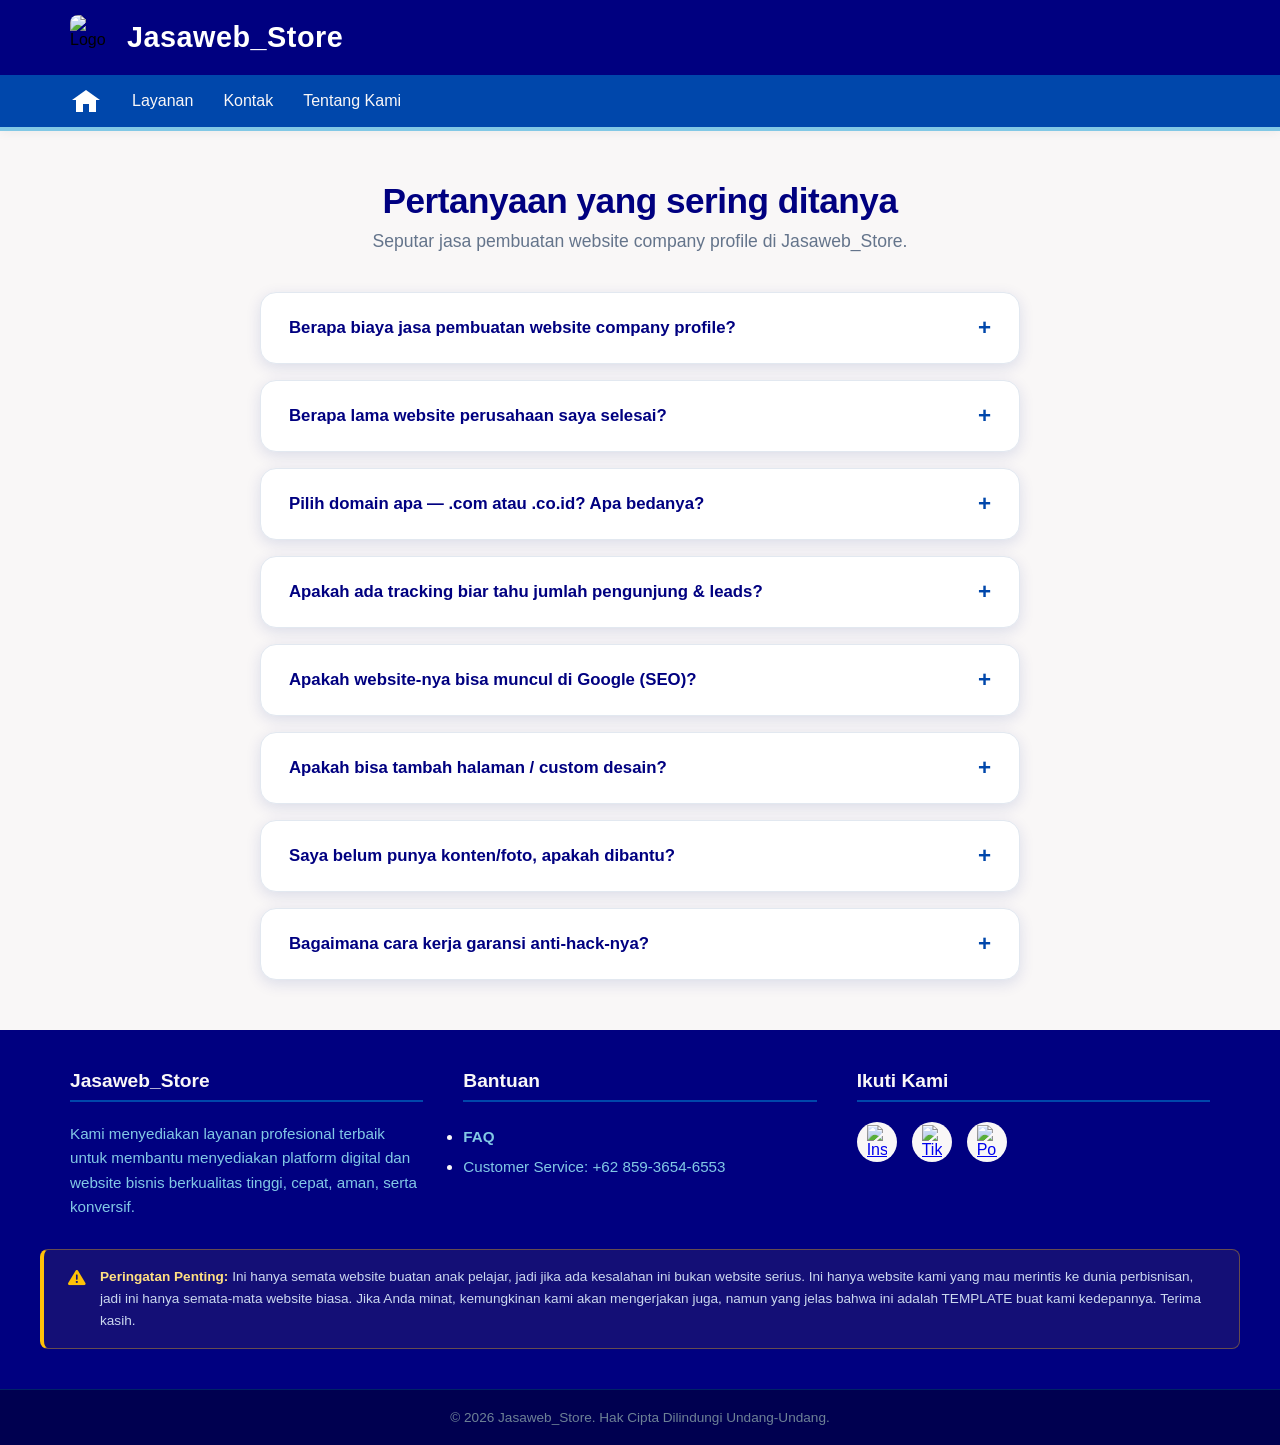
==== faq.html @ 079620fc "Add files via upload" ====
<!DOCTYPE html>
<html lang="id">
<head>
    <title>Pertanyaan yang Sering Ditanya - Jasaweb_Store</title>
    <meta charset="UTF-8">
    <meta name="viewport" content="width=device-width, initial-scale=1.0">
    <link rel="stylesheet" href="https://cdnjs.cloudflare.com/ajax/libs/font-awesome/6.5.1/css/all.min.css">
    <link rel="stylesheet" href="style.css">
    <style>
        .faq-container {
            max-width: 800px;
            margin: 50px auto;
            padding: 0 20px;
            text-align: center;
        }

        .faq-title {
            font-size: 2.2rem;
            color: #000080;
            font-weight: 700;
            margin-bottom: 10px;
            letter-spacing: -0.5px;
        }

        .faq-subtitle {
            font-size: 1.1rem;
            color: #64748b;
            margin-bottom: 40px;
        }

        .accordion-wrapper {
            display: flex;
            flex-direction: column;
            gap: 16px;
        }

        .accordion-item {
            background-color: #ffffff;
            border-radius: 16px;
            box-shadow: 0 4px 15px rgba(0, 32, 128, 0.12);
            border: 1px solid #e2e8f0;
            overflow: hidden;
            text-align: left;
            transition: all 0.3s ease;
        }

        .accordion-header {
            width: 100%;
            background: none;
            border: none;
            outline: none;
            padding: 22px 28px;
            display: flex;
            justify-content: space-between;
            align-items: center;
            cursor: pointer;
            text-align: left;
            font-size: 1.05rem;
            font-weight: 600;
            color: #000080;
            gap: 20px;
        }

        .accordion-icon {
            font-size: 1.4rem;
            color: #0047AB;
            font-weight: bold;
            transition: transform 0.3s ease;
            user-select: none;
        }

        .accordion-content {
            max-height: 0;
            overflow: hidden;
            transition: max-height 0.3s ease-out, padding 0.3s ease;
            background-color: #ffffff;
            color: #475569;
            font-size: 0.98rem;
            line-height: 1.6;
            padding: 0 28px;
        }

        .accordion-item.active {
            box-shadow: 0 10px 25px rgba(0, 32, 128, 0.15);
            border-color: #82C8E5;
        }

        .accordion-item.active .accordion-icon {
            transform: rotate(45deg);
            color: #d94141;
        }

        .accordion-item.active .accordion-content {
            padding-bottom: 24px;
            margin-bottom: 20px;
        }

        @media (max-width: 640px) {
            .faq-title { font-size: 1.8rem; }
            .faq-subtitle { font-size: 0.95rem; }
            .accordion-header { padding: 18px 20px; font-size: 0.95rem; }
            .accordion-content { padding: 0 20px; }
            .accordion-item.active .accordion-content { padding-bottom: 20px; }
        }
    </style>
</head>
<body>

    <nav class="navbar">
        <div class="brand">
            <img src="img/jasaweb_store_icon.svg" alt="Logo" class="brand-img">
            <span class="brand-title">Jasaweb_Store</span>
        </div>

        <div class="nav-menu">
            <div class="nav-menu-container">
                <a href="index.html" class="home-logo" title="Beranda">
                    <div class="house-roof"></div>
                    <div class="house-body"></div>
                </a>

                <a href="layanan.html" class="nav-link">Layanan</a>
                <a href="kontak.html" class="nav-link">Kontak</a>
                <a href="tentang_kami.html" class="nav-link">Tentang Kami</a>
            </div>
        </div>
    </nav>

    <div class="faq-container">
        <h1 class="faq-title">Pertanyaan yang sering ditanya</h1>
        <p class="faq-subtitle">Seputar jasa pembuatan website company profile di Jasaweb_Store.</p>

        <div class="accordion-wrapper">
            <div class="accordion-item">
                <button class="accordion-header">
                    <span>Berapa biaya jasa pembuatan website company profile?</span>
                    <span class="accordion-icon">+</span>
                </button>
                <div class="accordion-content">
                    <p>Biaya pembuatan website bervariasi mulai dari Rp 953.930 untuk paket Landing Page hingga Rp 1.865.900 untuk paket custom badan usaha (co.id). Biaya ini sudah all-in termasuk hosting, domain, dan maintenance dasar selama satu tahun penuh.</p>
                </div>
            </div>

            <div class="accordion-item">
                <button class="accordion-header">
                    <span>Berapa lama website perusahaan saya selesai?</span>
                    <span class="accordion-icon">+</span>
                </button>
                <div class="accordion-content">
                    <p>Durasi pengerjaan sangat bergantung pada paket yang dipilih. Untuk paket Landing Page standar membutuhkan waktu sekitar 4 hari kerja, sedangkan untuk paket Company Profile lengkap berkisar antara 7 hari kerja setelah seluruh data konten kami terima.</p>
                </div>
            </div>

            <div class="accordion-item">
                <button class="accordion-header">
                    <span>Pilih domain apa — .com atau .co.id? Apa bedanya?</span>
                    <span class="accordion-icon">+</span>
                </button>
                <div class="accordion-content">
                    <p>Domain <b>.com</b> bersifat komersial umum global dan dapat didaftarkan oleh siapa saja tanpa persyaratan khusus. Sementara domain <b>.co.id</b> dikhususkan untuk badan usaha resmi di Indonesia (CV/PT) dan memerlukan dokumen legalitas resmi seperti SIUP/NIB. Menggunakan .co.id memberikan tingkat kepercayaan tinggi di mata korporat.</p>
                </div>
            </div>

            <div class="accordion-item">
                <button class="accordion-header">
                    <span>Apakah ada tracking biar tahu jumlah pengunjung & leads?</span>
                    <span class="accordion-icon">+</span>
                </button>
                <div class="accordion-content">
                    <p>Ya, tentu saja. Setiap website yang kami buat sudah kami integrasikan dengan Google Analytics 4 (GA4) dan Google Tag Manager (GTM). Anda bisa memantau data jumlah pengunjung harian hingga tombol aksi mana saja (seperti tombol WhatsApp) yang paling sering diklik oleh prospek.</p>
                </div>
            </div>

            <div class="accordion-item">
                <button class="accordion-header">
                    <span>Apakah website-nya bisa muncul di Google (SEO)?</span>
                    <span class="accordion-icon">+</span>
                </button>
                <div class="accordion-content">
                    <p>Kami menerapkan optimasi struktur SEO On-Page standar di setiap rancangan web, termasuk pengaturan meta tags, optimasi kecepatan gambar, dan pendaftaran sitemap ke Google Search Console agar website Anda lebih mudah merangkak naik dan terindeks di mesin pencari.</p>
                </div>
            </div>

            <div class="accordion-item">
                <button class="accordion-header">
                    <span>Apakah bisa tambah halaman / custom desain?</span>
                    <span class="accordion-icon">+</span>
                </button>
                <div class="accordion-content">
                    <p>Bisa sekali. Sistem website kami dibangun menggunakan struktur modular yang fleksibel. Jika di kemudian hari bisnis Anda berkembang dan membutuhkan tambahan halaman layanan, integrasi blog, maupun rombakan desain layout, tim kami siap membantu melakukan pengembangan lanjutan.</p>
                </div>
            </div>

            <div class="accordion-item">
                <button class="accordion-header">
                    <span>Saya belum punya konten/foto, apakah dibantu?</span>
                    <span class="accordion-icon">+</span>
                </button>
                <div class="accordion-content">
                    <p>Jangan khawatir. Jika Anda belum memiliki materi tertulis, tim copywriting kami akan membantu merancang teks penawaran yang menarik berdasarkan profil bisnis Anda. Untuk kebutuhan foto, kami juga menyediakan aset gambar ilustrasi premium bebas hak cipta yang relevan dengan bidang industri Anda.</p>
                </div>
            </div>

            <div class="accordion-item">
                <button class="accordion-header">
                    <span>Bagaimana cara kerja garansi anti-hack-nya?</span>
                    <span class="accordion-icon">+</span>
                </button>
                <div class="accordion-content">
                    <p>Kami menerapkan sistem keamanan berlapis meliputi pemasangan SSL bersertifikasi, pembatasan hak akses login, serta backup data berkala secara otomatis. Jika terjadi kendala sistem atau serangan siber dalam masa aktif maintenance, tim teknis kami akan memulihkan dan membersihkan website Anda tanpa biaya tambahan.</p>
                </div>
            </div>

        </div>
    </div>

    <footer id="kontak">
        <div class="footer-container">
            <div class="footer-box">
                <h3>Jasaweb_Store</h3>
                <p class="footer-desc">
                    Kami menyediakan layanan profesional terbaik untuk membantu menyediakan platform digital dan website bisnis berkualitas tinggi, cepat, aman, serta konversif.
                </p>
            </div>

            <div class="footer-box">
                <h3>Bantuan</h3>
                <ul class="footer-links">
                    <li><a href="faq.html"><b>FAQ</b></a></li>
                    <li><a href="https://wa.me/6285936546553">Customer Service: +62 859-3654-6553</a></li>
                </ul>
            </div>

            <div class="footer-box">
                <h3>Ikuti Kami</h3>
                <div class="footer-socials">
                    <a href="https://www.instagram.com/arista.maulana311/" target="_blank" rel="noopener" class="social-icon instagram"><img src="img/instagram.png" width="20" alt="Instagram"></a>
                    <a href="https://www.tiktok.com/@arista.032" target="_blank" rel="noopener" class="social-icon tiktok"><img src="img/tiktok.png" width="20" alt="TikTok"></a>
                    <a href="https://polybuzz.ai/su/XV21kIvupog" target="_blank" rel="noopener" class="social-icon pollybuzz"><img src="img/pollybuzz.png" width="20" alt="PollyBuzz"></a>
                </div>
            </div>
        </div>

        <div class="disclaimer-box">
            <i class="fa-solid fa-triangle-exclamation"></i>
            <p><strong>Peringatan Penting:</strong> Ini hanya semata website buatan anak pelajar, jadi jika ada kesalahan ini bukan website serius. Ini hanya website kami yang mau merintis ke dunia perbisnisan, jadi ini hanya semata-mata website biasa. Jika Anda minat, kemungkinan kami akan mengerjakan juga, namun yang jelas bahwa ini adalah TEMPLATE buat kami kedepannya. Terima kasih.</p>
        </div>

        <div class="footer-bottom">
            <p>&copy; 2026 Jasaweb_Store. Hak Cipta Dilindungi Undang-Undang.</p>
        </div>
    </footer>

    <script>
        document.querySelectorAll('.accordion-header').forEach(header => {
            header.addEventListener('click', () => {
                const item = header.parentElement;
                const content = item.querySelector('.accordion-content');

                const isActive = item.classList.contains('active');

                document.querySelectorAll('.accordion-item').forEach(i => {
                    i.classList.remove('active');
                    i.querySelector('.accordion-content').style.maxHeight = null;
                });

                if (!isActive) {
                    item.classList.add('active');
                    content.style.maxHeight = content.scrollHeight + "px";
                }
            });
        });
    </script>
</body>
</html>
---- style.css ----
.hero {
              background: linear-gradient(135deg, #002080 0%, #0040ff 100%);
              color: white;
              padding: 100px 0;
              text-align: center;
          }

/* =============================
   HERO SLIDER CROSSFADE (index.html)
   ============================= */

.hs-section {
    background-color: #f1f4f9;
    padding: 30px 20px 50px 20px;
    text-align: center;
}

.hs-slider {
    position: relative;
    max-width: 1000px;
    margin: 0 auto;
    border-radius: 14px;
    overflow: hidden;
    box-shadow: 0 10px 30px rgba(0, 32, 128, 0.18);
}

.hs-track {
    position: relative;
    width: 100%;
    height: 420px;
}

.hs-slide {
    position: absolute;
    top: 0; left: 0;
    width: 100%; height: 100%;
    opacity: 0;
    transition: opacity 0.9s ease-in-out;
}

.hs-slide.active {
    opacity: 1;
    z-index: 2;
}

.hs-illustration {
    width: 100%;
    height: 100%;
    display: block;
}

.hs-caption {
    position: absolute;
    bottom: 0; left: 0;
    width: 100%;
    box-sizing: border-box;
    padding: 45px 35px 28px 35px;
    text-align: left;
    background: linear-gradient(transparent, rgba(0, 0, 60, 0.85) 65%);
}

.hs-caption h1,
.hs-caption .hs-title {
    font-size: 1.8rem;
    color: #ffffff;
    margin-bottom: 8px;
    font-weight: 700;
}

.hs-caption p {
    font-size: 1rem;
    color: #cfe0fb;
    max-width: 600px;
    line-height: 1.5;
}

.hs-dots {
    position: absolute;
    bottom: 16px;
    right: 24px;
    display: flex;
    gap: 8px;
    z-index: 3;
}

.hs-dot {
    width: 9px;
    height: 9px;
    border-radius: 50%;
    background: rgba(255,255,255,0.45);
    transition: background 0.3s ease, transform 0.3s ease;
}

.hs-dot.active {
    background: #82C8E5;
    transform: scale(1.3);
}

.hs-cta {
    display: inline-block;
    margin-top: 26px;
}

@media (max-width: 700px) {
    .hs-track { height: 340px; }
    .hs-caption h1 { font-size: 1.4rem; }
    .hs-caption p { font-size: 0.88rem; }
}

          .hero-content {
              width: 70%;
              margin: auto;
          }

          .hero h1 {
              font-size: 42px;
              margin-bottom: 20px;
          }

          .hero p {
              font-size: 18px;
              margin-bottom: 30px;
              opacity: 0.9;
          }

          .btn {
              display: inline-block;
              background-color: #82C8E5;
              color: #ffffff;
              padding: 12px 30px;
              text-decoration: none;
              font-weight: bold;
              border-radius: 5px;
              transition: transform 0.3s, background-color 0.3s;
          }

          .btn:hover {
              transform: translateY(-3px);
              background-color: #002080;
          }

          .intro {
              padding: 60px 0;
              text-align: center;
              background-color: white;
          }

          .container {
              width: 85%;
              margin: auto;
          }

          .section-title {
              font-size: 28px;
              color: #002080;
              margin-bottom: 40px;
              position: relative;
              display: inline-block;
          }

          .section-title::after {
              content: '';
              width: 50px;
              height: 4px;
              background-color: #002080;
              position: absolute;
              bottom: -10px;
              left: 50%;
              transform: translateX(-50%);
          }

          /* Services Section */
          .services {
              padding: 60px 0;
              background-color: #f1f4f9;
          }

          .services-grid {
              display: grid;
              grid-template-columns: repeat(auto-fit, minmax(280px, 1fr));
              gap: 30px;
              margin-top: 20px;
          }

          .service-card {
              background: white;
              padding: 40px 30px;
              border-radius: 8px;
              text-align: center;
              box-shadow: 0 4px 15px rgba(0,0,0,0.05);
              transition: transform 0.3s;
              border-top: 4px solid #002080;
          }

          .service-card:hover {
              transform: translateY(-10px);
          }

          .service-card i {
              font-size: 45px;
              color: #002080;
              margin-bottom: 20px;
          }

          .service-card h3 {
              margin-bottom: 15px;
              font-size: 20px;
          }

          /* CTA Section */
          .cta {
              background-color: #002080;
              color: white;
              padding: 50px 0;
              text-align: center;
          }

          .cta h2 {
              margin-bottom: 20px;
          }

          .cta .btn {
              background-color: white;
              color: #002080;
          }

          .cta .btn:hover {
              background-color: #f1f4f9;
          }






















* {
  margin: 0;
  padding: 0;
  box-sizing: border-box;
  font-family: 'Segoe UI', Tahoma, Geneva, Verdana, sans-serif;
}

body {
  background-color: #F9F7F7; 
  min-height: 100vh;
}

.navbar {
  display: flex;
  flex-direction: column; 
  background-color: #000080; /* UBAH: Jadi Navy Blue */
  box-shadow: 0 2px 10px rgba(0, 0, 0, 0.05);
  position: sticky;
  top: 0;
  z-index: 1000;
  width: 100%;
}

.brand {
  display: flex;
  align-items: center;
  gap: 12px;
  max-width: 1200px;              
  width: 100%;
  margin: 0 auto;                
  padding: 15px 30px;            
}

.brand-img {
  width: 45px;
  height: 45px;
  object-fit: cover;
  border-radius: 8px;
}

.brand-title {
  font-size: 1.8rem;
  color: white;
  font-weight: 700;
  letter-spacing: 0.5px;
}

.nav-menu {
  background-color: #0047AB; /* UBAH: Jadi Royal Blue */
  display: flex;
  align-items: center;
  border-bottom: 4px solid #82C8E5; /* UBAH: Jadi Sky Blue */
  width: 100%;
}

.nav-menu-container {
  display: flex;
  align-items: center;
  gap: 30px;
  max-width: 1200px;   
  width: 100%;
  margin: 0 auto;      
  padding: 10px 30px;
}

.nav-link {
  text-decoration: none;
  color: #F9F7F7;
  font-weight: 500;
  font-size: 1rem;
  transition: transform 0.2s ease;
}

.nav-link:hover {
  transform: scale(1.1);
}

.home-logo {
  display: flex;
  flex-direction: column;
  align-items: center;
  justify-content: center;
  width: 32px;
  height: 32px;
  text-decoration: none;
  transition: transform 0.2s ease;
}

.home-logo:hover {
  transform: scale(1.1);
}

.house-roof {
  width: 0;
  height: 0;
  border-left: 14px solid transparent;
  border-right: 14px solid transparent;
  border-bottom: 10px solid white;
  transition: border-bottom-color 0.3s ease;
}

.house-body {
  width: 20px;
  height: 12px;
  background-color: white;
  position: relative;
  transition: background-color 0.3s ease;
}

.house-body::after {
  content: "";
  position: absolute;
  bottom: 0;
  left: 7px;
  width: 6px;
  height: 8px;
  background-color: #0047AB; /* UBAH: Menyesuaikan warna menu background */
}

footer {
  background-color: #000080; /* UBAH: Jadi Navy Blue */
  color: #F9F7F7;
  padding: 40px 0 0 0;
  margin-top: 50px; 
  width: 100%;
}

.footer-container {
  max-width: 1200px;
  margin: 0 auto;
  padding: 0 30px;
  display: flex;
  flex-wrap: wrap; 
  gap: 40px;
  justify-content: space-between;
}

.footer-box {
  flex: 1;
  min-width: 250px;
}

.footer-box h3 {
  font-size: 1.2rem;
  margin-bottom: 20px;
  color: #F9F7F7;
  border-bottom: 2px solid #0047AB; /* UBAH: Jadi Royal Blue */
  padding-bottom: 8px;
}

.footer-desc {
  font-size: 0.95rem;
  color: #82C8E5; /* UBAH: Jadi Sky Blue agar cerah di atas background gelap */
  line-height: 1.6;
}

.footer-links a {
  color: #82C8E5; /* UBAH: Jadi Sky Blue */
  text-decoration: none;
  font-size: 0.95rem;
  line-height: 2;
  transition: color 0.3s ease;
}

.footer-links a:hover {
  color: white;
  text-decoration: underline;
}

.footer-socials {
  display: flex;
  gap: 15px;      
  margin-top: 15px;
}

.social-icon {
  display: flex;
  align-items: center;
  justify-content: center;
  width: 40px;
  height: 40px;
  background-color: #F9F7F7; 
  border-radius: 50%;       
  transition: all 0.3s ease; 
}

.social-icon.instagram:hover {
  background: radial-gradient(circle at 30% 107%, #fdf497 0%, #fdf497 5%, #fd5949 45%,#d6249f 60%,#285AEB 90%);
  transform: translateY(-5px); 
}

.social-icon.tiktok:hover {
  background-color: #000000;
  transform: translateY(-5px);
}

.social-icon.pollybuzz:hover {
  background: linear-gradient(135deg, #451863 0%, #B7A8F5 100%);
  transform: translateY(-5px);
}

.disclaimer-box {
    max-width: 1200px;
    margin: 30px auto 0 auto;
    padding: 16px 24px;
    display: flex;
    align-items: flex-start;
    gap: 14px;
    background-color: rgba(255, 193, 7, 0.08);
    border: 1px solid rgba(255, 193, 7, 0.35);
    border-left: 4px solid #ffc107;
    border-radius: 8px;
}

.disclaimer-box i {
    color: #ffc107;
    font-size: 1.1rem;
    margin-top: 3px;
    flex-shrink: 0;
}

.disclaimer-box p {
    font-size: 0.85rem;
    line-height: 1.6;
    color: #cbd8ef;
    margin: 0;
}

.disclaimer-box strong {
    color: #ffe082;
}

.footer-bottom {
  background-color: #000050; /* UBAH: Dibuat navy yang jauh lebih pekat */
  text-align: center;
  padding: 20px 0;
  margin-top: 40px;
  border-top: 1px solid #002266;
}

.footer-bottom p {
  font-size: 0.85rem;
  color: #6D8196; /* UBAH: Jadi Slate Blue yang kalem */
}

/* Style struktur konten halaman */
.container-tentang {
    max-width: 800px;
    margin: 40px auto;
    padding: 0 20px;
    color: #000000;
    line-height: 1.6;
    font-family: sans-serif;
}

/* Bikin judul h1 kamu otomatis di tengah */
.judul-tengah {
    text-align: center;
    color: #000000; /* Tetap hitam atau bisa ganti #000080 biar senada */
    font-size: 2rem;
    margin-bottom: 10px;
}

.sub-intro {
    text-align: center;
    font-size: 1.1rem;
    color: #666;
    margin-bottom: 20px;
}

.pembatas {
    border: 0;
    height: 1px;
    background: #ccc;
    margin: 30px 0;
}

.seksi-tentang {
    margin-bottom: 35px;
}

.seksi-tentang h2 {
    color: #000080; /* UBAH: Jadi Navy Blue */
    margin-bottom: 15px;
    font-size: 1.5rem;
    border-left: 4px solid #0047AB; /* UBAH: Jadi Royal Blue */
    padding-left: 10px;
}

.seksi-tentang h3 {
    margin: 15px 0 5px 0;
    color: #444;
    font-size: 1.2rem;
}

.seksi-tentang ul {
    padding-left: 20px;
    margin-top: 10px;
}

.seksi-tentang li {
    margin-bottom: 8px;
}

.kartu-developer {
    background-color: rgba(130, 200, 229, 0.15); /* UBAH: Pakai Sky Blue dengan opasitas tipis agar background kartu terlihat soft blue */
    padding: 15px;
    border-radius: 8px;
    margin-top: 15px;
    border: 1px solid #82C8E5; /* UBAH: Border pakai warna Sky Blue */
    transition: transform 0.3s ease, box-shadow 0.3s ease;
}

.kartu-developer h3 {
    margin: 0 0 5px 0;
    color: #000080; /* UBAH: Jadi Navy Blue */
}

.kartu-developer p {
    color: #000000;
    font-size: 0.95rem;
    font-weight: 600;
}

.icon-whatsaap {
    width: 20px;       
    height: 20px;         
    object-fit: contain;
    vertical-align: middle; 
    margin-right: 10px;  
}

----------------------------------------

.sub-teknologi {
    margin-bottom: 25px;
    color: #555;
}

.kontainer-tech {
    display: flex;
    gap: 20px;
    justify-content: space-between;
    flex-wrap: wrap; 
    margin-top: 15px;
}

.kartu-tech {
    flex: 1;
    min-width: 200px;
    background-color: #f8f9fa; 
    padding: 25px 20px;
    border-radius: 8px;
    text-align: center;
    border: 1px solid #e0e0e0;
    transition: all 0.3s ease;
}

.kartu-tech:hover {
    transform: translateY(-5px);
    box-shadow: 0 8px 15px rgba(0, 0, 0, 0.1);
    border-color: #0047AB; /* UBAH: Border hover jadi Royal Blue */
}

.ikon-tech {
    font-size: 2.5rem;
    color: #0047AB; /* UBAH: Jadi Royal Blue */
    margin-bottom: 15px;
}

.kartu-tech h3 {
    font-size: 1.2rem;
    margin-bottom: 10px;
    color: #000080; /* UBAH: Jadi Navy Blue */
}

.kartu-tech p {
    font-size: 0.95rem;
    color: #000000; 
    font-weight: 600; 
}

/* Styling Wrapper Utama */
.slider-wrapper-mulus {
    overflow: hidden;
    white-space: nowrap;
    position: relative;
    width: 100%;
    padding: 15px 0;
}

/* Jalur gerak kartu */
.track-slider-mulus {
    display: flex;
    width: max-content;
    gap: 20px;
    animation: putarMulus 25s linear infinite;
}

/* Kartu Slide */
.kartu-slide-mulus {
    width: 320px;
    height: 220px;
    background-size: cover;
    background-position: center;
    border-radius: 8px;
    display: flex;
    align-items: flex-end;
    box-sizing: border-box;
    flex-shrink: 0; 
}

/* Efek saat mouse ditaruh di atas kartu */
.slider-wrapper-mulus:hover .track-slider-mulus {
    animation-play-state: paused;
}

.isi-slide {
    padding: 20px;
    color: #ffffff;
    text-align: left;
    /* UBAH: Gradasi linear pakai basis warna Navy Blue (#000080) */
    background: linear-gradient(transparent, rgba(0, 0, 128, 0.95)); 
    width: 100%;
    border-radius: 0 0 8px 8px;
    white-space: normal; 
}

.isi-slide h3 {
    font-size: 1.3rem;
    margin-bottom: 5px;
    font-weight: 700;
    color: #ffffff !important; 
    text-shadow: 1px 1px 3px rgba(0, 0, 0, 0.8); 
}

.isi-slide p {
    font-size: 0.85rem;
    line-height: 1.4;
    color: #e4e7eb;
}

/* KEYFRAMES */
@keyframes putarMulus {
    0% {
        transform: translateX(0);
    }
    100% {
        transform: translateX(calc(-50% - 10px)); 
    }
}

/* =============================
   PAKET HARGA (index.html)
   ============================= */

.harga {
    padding: 70px 0;
    background-color: white;
}

.harga-subtitle {
    text-align: center;
    color: #666;
    margin-top: -20px;
    margin-bottom: 40px;
    font-size: 1rem;
}

.harga-grid {
    display: grid;
    grid-template-columns: repeat(auto-fit, minmax(250px, 1fr));
    gap: 25px;
}

.harga-card {
    position: relative;
    background: #f8f9fa;
    border: 1px solid #e0e0e0;
    border-radius: 10px;
    padding: 35px 25px;
    text-align: center;
    display: flex;
    flex-direction: column;
    transition: transform 0.3s ease, box-shadow 0.3s ease;
}

.harga-card:hover {
    transform: translateY(-8px);
    box-shadow: 0 10px 25px rgba(0,0,0,0.1);
}

.harga-populer {
    background: #000080;
    border-color: #000080;
    color: white;
}

.harga-badge {
    position: absolute;
    top: -13px;
    left: 50%;
    transform: translateX(-50%);
    background: #82C8E5;
    color: #000080;
    font-size: 0.75rem;
    font-weight: 700;
    padding: 5px 14px;
    border-radius: 20px;
    white-space: nowrap;
}

.harga-card h3 {
    font-size: 1.2rem;
    color: #000080;
    margin-bottom: 12px;
}

.harga-populer h3 {
    color: white;
}

.harga-angka {
    font-size: 1.7rem;
    font-weight: 800;
    color: #0047AB;
    margin-bottom: 2px;
}

.harga-populer .harga-angka {
    color: #82C8E5;
}

.harga-ket {
    font-size: 0.8rem;
    color: #888;
    margin-bottom: 20px;
}

.harga-populer .harga-ket {
    color: #cbd8ef;
}

.harga-fitur {
    list-style: none;
    padding: 0;
    margin: 0 0 25px 0;
    text-align: left;
    flex-grow: 1;
}

.harga-fitur li {
    display: flex;
    align-items: flex-start;
    gap: 10px;
    margin-bottom: 12px;
    font-size: 0.88rem;
    color: #444;
}

.harga-populer .harga-fitur li {
    color: #e4e7eb;
}

.harga-fitur li i {
    color: #0047AB;
    margin-top: 3px;
    flex-shrink: 0;
}

.harga-populer .harga-fitur li i {
    color: #82C8E5;
}

.harga-btn {
    background-color: #002080;
    align-self: center;
    padding: 10px 26px;
}

.harga-populer .harga-btn {
    background-color: #82C8E5;
    color: #000080;
}

.harga-populer .harga-btn:hover {
    background-color: white;
}

/* =============================
   HALAMAN KONTAK (kontak.html)
   ============================= */

.hero-kontak {
    padding: 70px 0;
}

.kontak-section {
    padding: 70px 0;
    background-color: white;
}

.kontak-grid {
    display: grid;
    grid-template-columns: 1fr 1fr;
    gap: 50px;
    align-items: start;
}

.kontak-info h2,
.kontak-form-wrap h2 {
    color: #000080;
    font-size: 1.5rem;
    margin-bottom: 20px;
    border-left: 4px solid #0047AB;
    padding-left: 10px;
}

.info-item {
    display: flex;
    gap: 16px;
    margin-bottom: 22px;
}

.info-icon {
    flex-shrink: 0;
    width: 46px;
    height: 46px;
    border-radius: 50%;
    background: linear-gradient(135deg, #002080 0%, #0047AB 100%);
    color: #82C8E5;
    display: flex;
    align-items: center;
    justify-content: center;
    font-size: 18px;
}

.info-item h4 {
    color: #000080;
    font-size: 1rem;
    margin-bottom: 4px;
}

.info-item p {
    color: #444;
    font-size: 0.95rem;
    line-height: 1.5;
}

.info-item a {
    color: #0047AB;
    text-decoration: none;
    font-weight: 600;
}

.info-item a:hover {
    text-decoration: underline;
}

.map-wrap {
    border-radius: 8px;
    overflow: hidden;
    box-shadow: 0 4px 15px rgba(0,0,0,0.08);
    margin-top: 10px;
}

.form-desc {
    color: #666;
    font-size: 0.9rem;
    margin-bottom: 20px;
}

.kontak-form {
    display: flex;
    flex-direction: column;
}

.kontak-form label {
    font-size: 0.85rem;
    font-weight: 600;
    color: #000080;
    margin-bottom: 6px;
    margin-top: 14px;
}

.kontak-form label:first-child {
    margin-top: 0;
}

.kontak-form input,
.kontak-form textarea {
    border: 1px solid #d9d9d9;
    border-radius: 6px;
    padding: 12px 14px;
    font-size: 0.95rem;
    font-family: inherit;
    resize: vertical;
    transition: border-color 0.2s ease;
}

.kontak-form input:focus,
.kontak-form textarea:focus {
    outline: none;
    border-color: #0047AB;
}

.btn-form {
    margin-top: 22px;
    border: none;
    cursor: pointer;
    background-color: #002080;
    align-self: flex-start;
}

.btn-form:hover {
    transform: translateY(-3px);
    background-color: #0047AB;
}

@media (max-width: 800px) {
    .kontak-grid {
        grid-template-columns: 1fr;
    }
}

/* =============================
   HALAMAN LAYANAN (layanan.html)
   ============================= */

.hero-layanan {
    padding: 70px 0;
}

.layanan-detail {
    padding: 70px 0;
    background-color: white;
}

.layanan-item {
    display: flex;
    align-items: center;
    gap: 50px;
    max-width: 1000px;
    margin: 0 auto 70px auto;
    padding: 0 20px;
}

.layanan-item:last-child {
    margin-bottom: 0;
}

.layanan-reverse {
    flex-direction: row-reverse;
}

.layanan-icon-wrap {
    flex-shrink: 0;
    width: 130px;
    height: 130px;
    border-radius: 50%;
    background: linear-gradient(135deg, #002080 0%, #0047AB 100%);
    display: flex;
    align-items: center;
    justify-content: center;
}

.layanan-icon-wrap i {
    font-size: 50px;
    color: #82C8E5;
}

.layanan-text {
    flex: 1;
}

.layanan-eyebrow {
    display: inline-block;
    font-size: 0.8rem;
    font-weight: 700;
    letter-spacing: 1px;
    text-transform: uppercase;
    color: #0047AB;
    margin-bottom: 8px;
}

.layanan-text h2 {
    color: #000080;
    font-size: 1.7rem;
    margin-bottom: 12px;
}

.layanan-text p {
    color: #444;
    margin-bottom: 18px;
    line-height: 1.6;
}

.layanan-list {
    list-style: none;
    padding: 0;
    margin: 0;
}

.layanan-list li {
    display: flex;
    align-items: center;
    gap: 10px;
    margin-bottom: 10px;
    color: #333;
    font-size: 0.95rem;
}

.layanan-list li i {
    color: #0047AB;
    font-size: 0.85rem;
}

/* Alur Kerja */
.alur-kerja {
    padding: 60px 0;
    background-color: #f1f4f9;
}

.alur-grid {
    display: grid;
    grid-template-columns: repeat(auto-fit, minmax(220px, 1fr));
    gap: 25px;
    margin-top: 30px;
}

.alur-step {
    background: white;
    padding: 30px 20px;
    border-radius: 8px;
    text-align: center;
    box-shadow: 0 4px 15px rgba(0,0,0,0.05);
    position: relative;
}

.alur-num {
    display: inline-block;
    font-size: 1.6rem;
    font-weight: 800;
    color: #82C8E5;
    margin-bottom: 10px;
}

.alur-step h3 {
    color: #000080;
    font-size: 1.1rem;
    margin-bottom: 8px;
}

.alur-step p {
    color: #555;
    font-size: 0.9rem;
    line-height: 1.5;
}

/* Responsif untuk layar kecil */
@media (max-width: 700px) {
    .layanan-item,
    .layanan-reverse {
        flex-direction: column;
        text-align: center;
    }

    .layanan-list li {
        justify-content: center;
    }
}
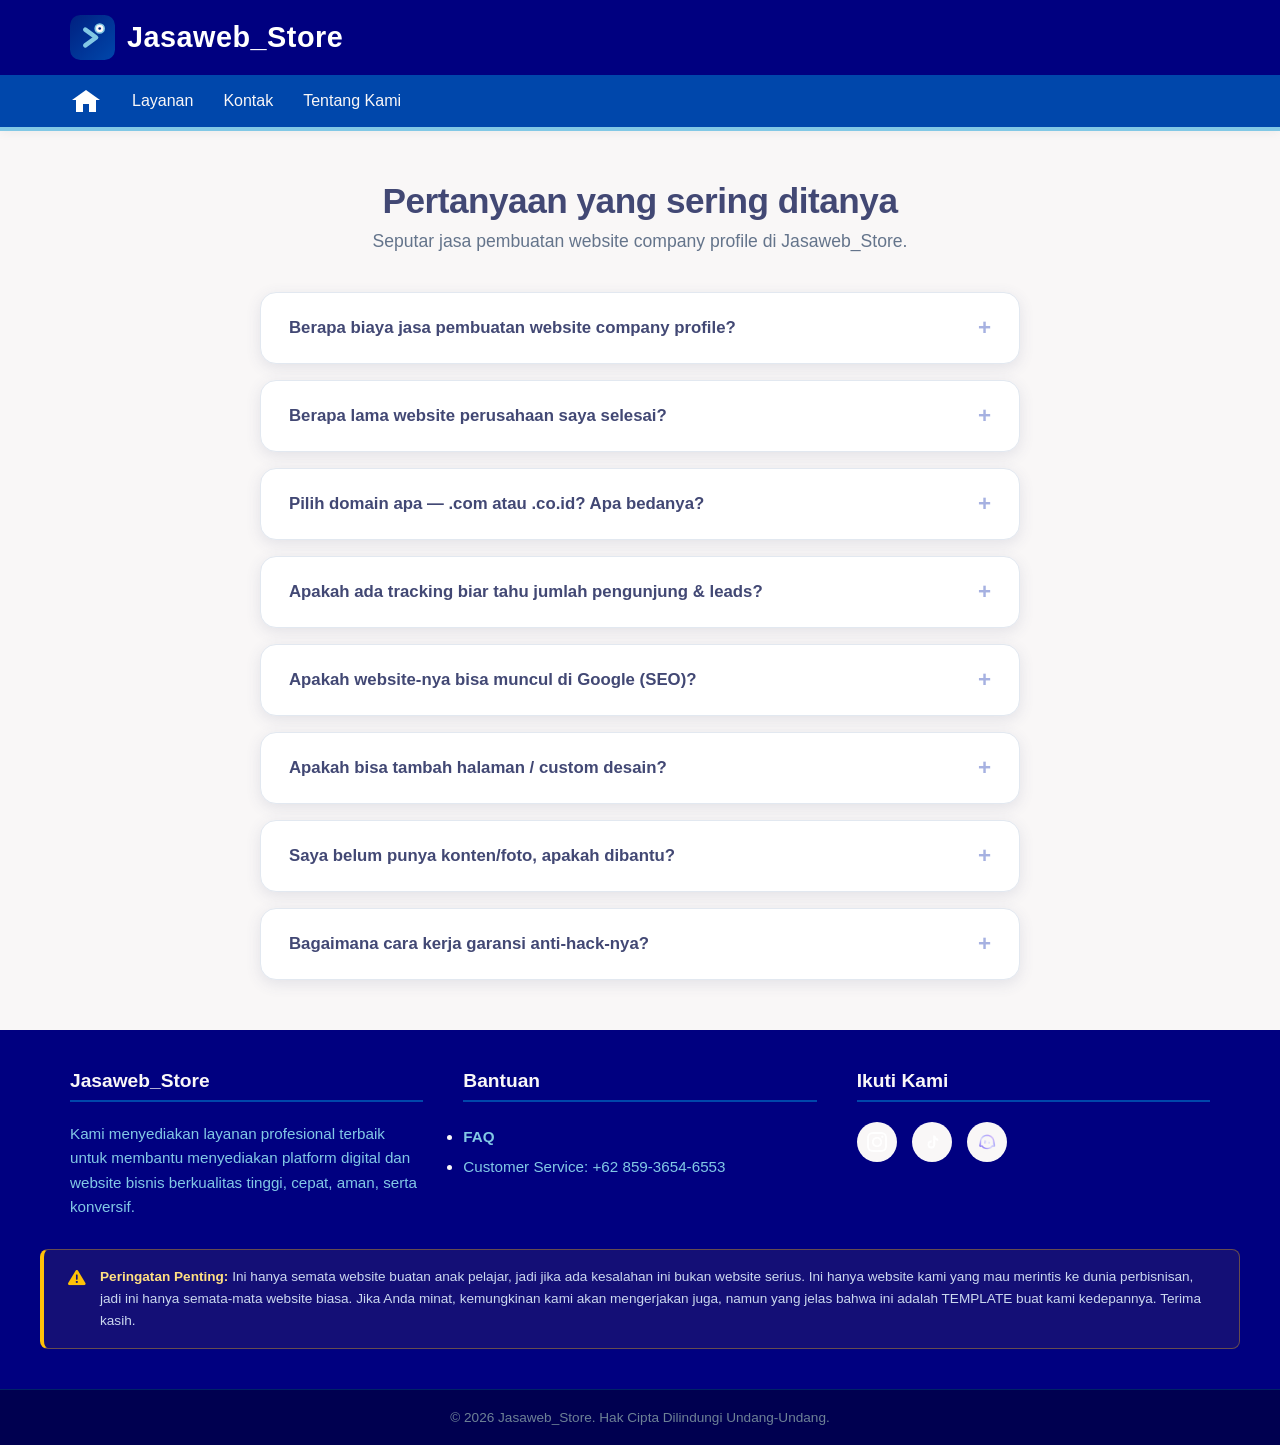
==== commit ad5769d7: "Update faq.html" ====
--- a/faq.html
+++ b/faq.html
@@ -16,7 +16,7 @@
 
         .faq-title {
             font-size: 2.2rem;
-            color: #000080;
+            color: #424874;
             font-weight: 700;
             margin-bottom: 10px;
             letter-spacing: -0.5px;
@@ -37,7 +37,7 @@
         .accordion-item {
             background-color: #ffffff;
             border-radius: 16px;
-            box-shadow: 0 4px 15px rgba(0, 32, 128, 0.12);
+            box-shadow: 0 4px 15px rgba(66, 72, 116, 0.12);
             border: 1px solid #e2e8f0;
             overflow: hidden;
             text-align: left;
@@ -57,13 +57,13 @@
             text-align: left;
             font-size: 1.05rem;
             font-weight: 600;
-            color: #000080;
+            color: #424874;
             gap: 20px;
         }
 
         .accordion-icon {
             font-size: 1.4rem;
-            color: #0047AB;
+            color: #A6B1E1;
             font-weight: bold;
             transition: transform 0.3s ease;
             user-select: none;
@@ -81,8 +81,8 @@
         }
 
         .accordion-item.active {
-            box-shadow: 0 10px 25px rgba(0, 32, 128, 0.15);
-            border-color: #82C8E5;
+            box-shadow: 0 10px 25px rgba(66, 72, 116, 0.15);
+            border-color: #DCD6F7;
         }
 
         .accordion-item.active .accordion-icon {
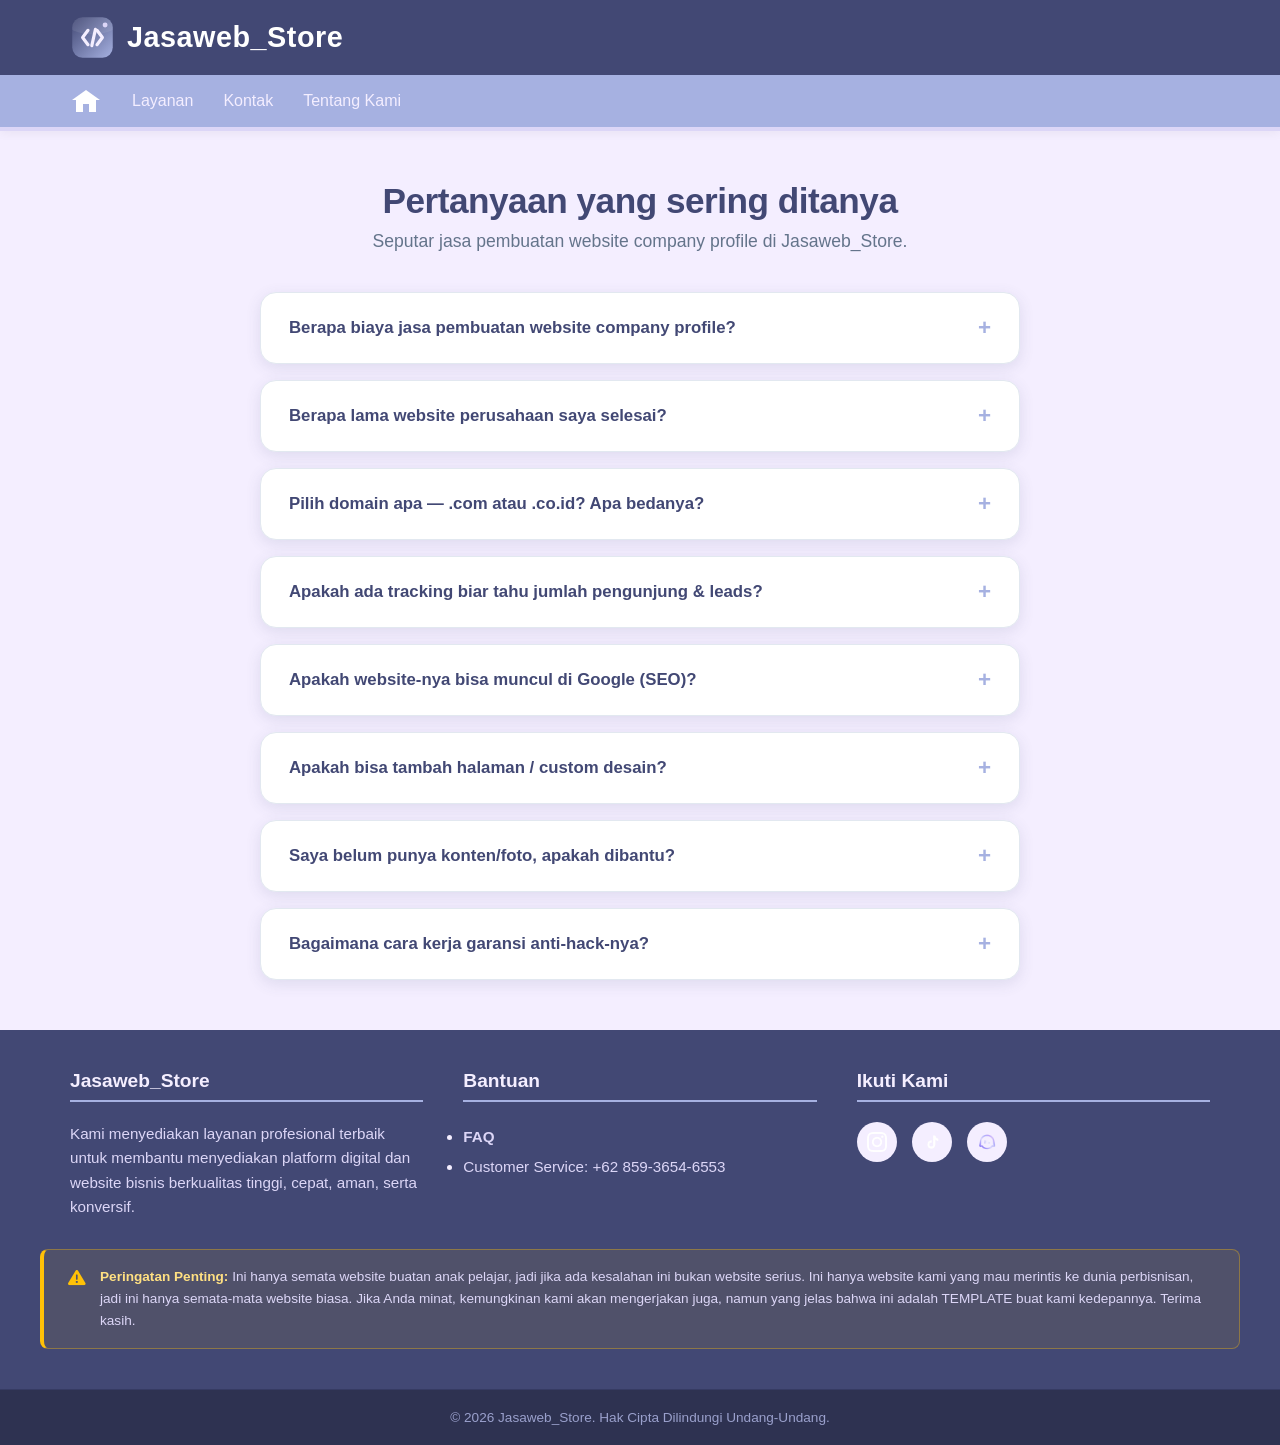
==== commit 2dfe7703: "Update faq.html" ====
--- a/faq.html
+++ b/faq.html
@@ -108,7 +108,7 @@
 
     <nav class="navbar">
         <div class="brand">
-            <img src="img/jasaweb_store_icon.svg" alt="Logo" class="brand-img">
+            <img src="img/logo jasaweb.svg" alt="Logo" class="brand-img">
             <span class="brand-title">Jasaweb_Store</span>
         </div>
 
--- a/style.css
+++ b/style.css
@@ -1,5 +1,5 @@
 .hero {
-              background: linear-gradient(135deg, #002080 0%, #0040ff 100%);
+              background: linear-gradient(135deg, #424874 0%, #A6B1E1 100%);
               color: white;
               padding: 100px 0;
               text-align: center;
@@ -10,7 +10,7 @@
    ============================= */
 
 .hs-section {
-    background-color: #f1f4f9;
+    background-color: #F4EEFF;
     padding: 30px 20px 50px 20px;
     text-align: center;
 }
@@ -21,7 +21,7 @@
     margin: 0 auto;
     border-radius: 14px;
     overflow: hidden;
-    box-shadow: 0 10px 30px rgba(0, 32, 128, 0.18);
+    box-shadow: 0 10px 30px rgba(66, 72, 116, 0.18);
 }
 
 .hs-track {
@@ -56,7 +56,7 @@
     box-sizing: border-box;
     padding: 45px 35px 28px 35px;
     text-align: left;
-    background: linear-gradient(transparent, rgba(0, 0, 60, 0.85) 65%);
+    background: linear-gradient(transparent, rgba(66, 72, 116, 0.85) 65%);
 }
 
 .hs-caption h1,
@@ -69,7 +69,7 @@
 
 .hs-caption p {
     font-size: 1rem;
-    color: #cfe0fb;
+    color: #DCD6F7;
     max-width: 600px;
     line-height: 1.5;
 }
@@ -92,7 +92,7 @@
 }
 
 .hs-dot.active {
-    background: #82C8E5;
+    background: #DCD6F7;
     transform: scale(1.3);
 }
 
@@ -125,7 +125,7 @@
 
           .btn {
               display: inline-block;
-              background-color: #82C8E5;
+              background-color: #DCD6F7;
               color: #ffffff;
               padding: 12px 30px;
               text-decoration: none;
@@ -136,7 +136,7 @@
 
           .btn:hover {
               transform: translateY(-3px);
-              background-color: #002080;
+              background-color: #424874;
           }
 
           .intro {
@@ -152,7 +152,7 @@
 
           .section-title {
               font-size: 28px;
-              color: #002080;
+              color: #424874;
               margin-bottom: 40px;
               position: relative;
               display: inline-block;
@@ -162,7 +162,7 @@
               content: '';
               width: 50px;
               height: 4px;
-              background-color: #002080;
+              background-color: #424874;
               position: absolute;
               bottom: -10px;
               left: 50%;
@@ -172,7 +172,7 @@
           /* Services Section */
           .services {
               padding: 60px 0;
-              background-color: #f1f4f9;
+              background-color: #F4EEFF;
           }
 
           .services-grid {
@@ -189,7 +189,7 @@
               text-align: center;
               box-shadow: 0 4px 15px rgba(0,0,0,0.05);
               transition: transform 0.3s;
-              border-top: 4px solid #002080;
+              border-top: 4px solid #424874;
           }
 
           .service-card:hover {
@@ -198,7 +198,7 @@
 
           .service-card i {
               font-size: 45px;
-              color: #002080;
+              color: #424874;
               margin-bottom: 20px;
           }
 
@@ -209,7 +209,7 @@
 
           /* CTA Section */
           .cta {
-              background-color: #002080;
+              background-color: #424874;
               color: white;
               padding: 50px 0;
               text-align: center;
@@ -221,11 +221,11 @@
 
           .cta .btn {
               background-color: white;
-              color: #002080;
+              color: #424874;
           }
 
           .cta .btn:hover {
-              background-color: #f1f4f9;
+              background-color: #F4EEFF;
           }
 
 
@@ -257,14 +257,14 @@
 }
 
 body {
-  background-color: #F9F7F7; 
+  background-color: #F4EEFF; 
   min-height: 100vh;
 }
 
 .navbar {
   display: flex;
   flex-direction: column; 
-  background-color: #000080; /* UBAH: Jadi Navy Blue */
+  background-color: #424874; /* UBAH: Jadi Navy Blue */
   box-shadow: 0 2px 10px rgba(0, 0, 0, 0.05);
   position: sticky;
   top: 0;
@@ -297,10 +297,10 @@
 }
 
 .nav-menu {
-  background-color: #0047AB; /* UBAH: Jadi Royal Blue */
+  background-color: #A6B1E1; /* UBAH: Jadi Royal Blue */
   display: flex;
   align-items: center;
-  border-bottom: 4px solid #82C8E5; /* UBAH: Jadi Sky Blue */
+  border-bottom: 4px solid #DCD6F7; /* UBAH: Jadi Sky Blue */
   width: 100%;
 }
 
@@ -316,7 +316,7 @@
 
 .nav-link {
   text-decoration: none;
-  color: #F9F7F7;
+  color: #F4EEFF;
   font-weight: 500;
   font-size: 1rem;
   transition: transform 0.2s ease;
@@ -365,12 +365,12 @@
   left: 7px;
   width: 6px;
   height: 8px;
-  background-color: #0047AB; /* UBAH: Menyesuaikan warna menu background */
+  background-color: #A6B1E1; /* UBAH: Menyesuaikan warna menu background */
 }
 
 footer {
-  background-color: #000080; /* UBAH: Jadi Navy Blue */
-  color: #F9F7F7;
+  background-color: #424874; /* UBAH: Jadi Navy Blue */
+  color: #F4EEFF;
   padding: 40px 0 0 0;
   margin-top: 50px; 
   width: 100%;
@@ -394,19 +394,19 @@
 .footer-box h3 {
   font-size: 1.2rem;
   margin-bottom: 20px;
-  color: #F9F7F7;
-  border-bottom: 2px solid #0047AB; /* UBAH: Jadi Royal Blue */
+  color: #F4EEFF;
+  border-bottom: 2px solid #A6B1E1; /* UBAH: Jadi Royal Blue */
   padding-bottom: 8px;
 }
 
 .footer-desc {
   font-size: 0.95rem;
-  color: #82C8E5; /* UBAH: Jadi Sky Blue agar cerah di atas background gelap */
+  color: #DCD6F7; /* UBAH: Jadi Sky Blue agar cerah di atas background gelap */
   line-height: 1.6;
 }
 
 .footer-links a {
-  color: #82C8E5; /* UBAH: Jadi Sky Blue */
+  color: #DCD6F7; /* UBAH: Jadi Sky Blue */
   text-decoration: none;
   font-size: 0.95rem;
   line-height: 2;
@@ -430,7 +430,7 @@
   justify-content: center;
   width: 40px;
   height: 40px;
-  background-color: #F9F7F7; 
+  background-color: #F4EEFF; 
   border-radius: 50%;       
   transition: all 0.3s ease; 
 }
@@ -473,7 +473,7 @@
 .disclaimer-box p {
     font-size: 0.85rem;
     line-height: 1.6;
-    color: #cbd8ef;
+    color: #DCD6F7;
     margin: 0;
 }
 
@@ -482,16 +482,16 @@
 }
 
 .footer-bottom {
-  background-color: #000050; /* UBAH: Dibuat navy yang jauh lebih pekat */
+  background-color: #2E3251; /* UBAH: Dibuat navy yang jauh lebih pekat */
   text-align: center;
   padding: 20px 0;
   margin-top: 40px;
-  border-top: 1px solid #002266;
+  border-top: 1px solid #363B63;
 }
 
 .footer-bottom p {
   font-size: 0.85rem;
-  color: #6D8196; /* UBAH: Jadi Slate Blue yang kalem */
+  color: #9AA0CC; /* UBAH: Jadi Slate Blue yang kalem */
 }
 
 /* Style struktur konten halaman */
@@ -507,7 +507,7 @@
 /* Bikin judul h1 kamu otomatis di tengah */
 .judul-tengah {
     text-align: center;
-    color: #000000; /* Tetap hitam atau bisa ganti #000080 biar senada */
+    color: #000000; /* Tetap hitam atau bisa ganti #424874 biar senada */
     font-size: 2rem;
     margin-bottom: 10px;
 }
@@ -531,10 +531,10 @@
 }
 
 .seksi-tentang h2 {
-    color: #000080; /* UBAH: Jadi Navy Blue */
+    color: #424874; /* UBAH: Jadi Navy Blue */
     margin-bottom: 15px;
     font-size: 1.5rem;
-    border-left: 4px solid #0047AB; /* UBAH: Jadi Royal Blue */
+    border-left: 4px solid #A6B1E1; /* UBAH: Jadi Royal Blue */
     padding-left: 10px;
 }
 
@@ -554,17 +554,17 @@
 }
 
 .kartu-developer {
-    background-color: rgba(130, 200, 229, 0.15); /* UBAH: Pakai Sky Blue dengan opasitas tipis agar background kartu terlihat soft blue */
+    background-color: rgba(220, 214, 247, 0.3); /* UBAH: Pakai Sky Blue dengan opasitas tipis agar background kartu terlihat soft blue */
     padding: 15px;
     border-radius: 8px;
     margin-top: 15px;
-    border: 1px solid #82C8E5; /* UBAH: Border pakai warna Sky Blue */
+    border: 1px solid #DCD6F7; /* UBAH: Border pakai warna Sky Blue */
     transition: transform 0.3s ease, box-shadow 0.3s ease;
 }
 
 .kartu-developer h3 {
     margin: 0 0 5px 0;
-    color: #000080; /* UBAH: Jadi Navy Blue */
+    color: #424874; /* UBAH: Jadi Navy Blue */
 }
 
 .kartu-developer p {
@@ -610,19 +610,19 @@
 .kartu-tech:hover {
     transform: translateY(-5px);
     box-shadow: 0 8px 15px rgba(0, 0, 0, 0.1);
-    border-color: #0047AB; /* UBAH: Border hover jadi Royal Blue */
+    border-color: #A6B1E1; /* UBAH: Border hover jadi Royal Blue */
 }
 
 .ikon-tech {
     font-size: 2.5rem;
-    color: #0047AB; /* UBAH: Jadi Royal Blue */
+    color: #A6B1E1; /* UBAH: Jadi Royal Blue */
     margin-bottom: 15px;
 }
 
 .kartu-tech h3 {
     font-size: 1.2rem;
     margin-bottom: 10px;
-    color: #000080; /* UBAH: Jadi Navy Blue */
+    color: #424874; /* UBAH: Jadi Navy Blue */
 }
 
 .kartu-tech p {
@@ -670,8 +670,8 @@
     padding: 20px;
     color: #ffffff;
     text-align: left;
-    /* UBAH: Gradasi linear pakai basis warna Navy Blue (#000080) */
-    background: linear-gradient(transparent, rgba(0, 0, 128, 0.95)); 
+    /* UBAH: Gradasi linear pakai basis warna Navy Blue (#424874) */
+    background: linear-gradient(transparent, rgba(66, 72, 116, 0.95)); 
     width: 100%;
     border-radius: 0 0 8px 8px;
     white-space: normal; 
@@ -742,8 +742,8 @@
 }
 
 .harga-populer {
-    background: #000080;
-    border-color: #000080;
+    background: #424874;
+    border-color: #424874;
     color: white;
 }
 
@@ -752,8 +752,8 @@
     top: -13px;
     left: 50%;
     transform: translateX(-50%);
-    background: #82C8E5;
-    color: #000080;
+    background: #DCD6F7;
+    color: #424874;
     font-size: 0.75rem;
     font-weight: 700;
     padding: 5px 14px;
@@ -763,7 +763,7 @@
 
 .harga-card h3 {
     font-size: 1.2rem;
-    color: #000080;
+    color: #424874;
     margin-bottom: 12px;
 }
 
@@ -774,12 +774,12 @@
 .harga-angka {
     font-size: 1.7rem;
     font-weight: 800;
-    color: #0047AB;
+    color: #A6B1E1;
     margin-bottom: 2px;
 }
 
 .harga-populer .harga-angka {
-    color: #82C8E5;
+    color: #DCD6F7;
 }
 
 .harga-ket {
@@ -789,7 +789,7 @@
 }
 
 .harga-populer .harga-ket {
-    color: #cbd8ef;
+    color: #DCD6F7;
 }
 
 .harga-fitur {
@@ -814,24 +814,24 @@
 }
 
 .harga-fitur li i {
-    color: #0047AB;
+    color: #A6B1E1;
     margin-top: 3px;
     flex-shrink: 0;
 }
 
 .harga-populer .harga-fitur li i {
-    color: #82C8E5;
+    color: #DCD6F7;
 }
 
 .harga-btn {
-    background-color: #002080;
+    background-color: #424874;
     align-self: center;
     padding: 10px 26px;
 }
 
 .harga-populer .harga-btn {
-    background-color: #82C8E5;
-    color: #000080;
+    background-color: #DCD6F7;
+    color: #424874;
 }
 
 .harga-populer .harga-btn:hover {
@@ -860,10 +860,10 @@
 
 .kontak-info h2,
 .kontak-form-wrap h2 {
-    color: #000080;
+    color: #424874;
     font-size: 1.5rem;
     margin-bottom: 20px;
-    border-left: 4px solid #0047AB;
+    border-left: 4px solid #A6B1E1;
     padding-left: 10px;
 }
 
@@ -878,8 +878,8 @@
     width: 46px;
     height: 46px;
     border-radius: 50%;
-    background: linear-gradient(135deg, #002080 0%, #0047AB 100%);
-    color: #82C8E5;
+    background: linear-gradient(135deg, #424874 0%, #A6B1E1 100%);
+    color: #DCD6F7;
     display: flex;
     align-items: center;
     justify-content: center;
@@ -887,7 +887,7 @@
 }
 
 .info-item h4 {
-    color: #000080;
+    color: #424874;
     font-size: 1rem;
     margin-bottom: 4px;
 }
@@ -899,7 +899,7 @@
 }
 
 .info-item a {
-    color: #0047AB;
+    color: #A6B1E1;
     text-decoration: none;
     font-weight: 600;
 }
@@ -929,7 +929,7 @@
 .kontak-form label {
     font-size: 0.85rem;
     font-weight: 600;
-    color: #000080;
+    color: #424874;
     margin-bottom: 6px;
     margin-top: 14px;
 }
@@ -952,20 +952,20 @@
 .kontak-form input:focus,
 .kontak-form textarea:focus {
     outline: none;
-    border-color: #0047AB;
+    border-color: #A6B1E1;
 }
 
 .btn-form {
     margin-top: 22px;
     border: none;
     cursor: pointer;
-    background-color: #002080;
+    background-color: #424874;
     align-self: flex-start;
 }
 
 .btn-form:hover {
     transform: translateY(-3px);
-    background-color: #0047AB;
+    background-color: #A6B1E1;
 }
 
 @media (max-width: 800px) {
@@ -1009,7 +1009,7 @@
     width: 130px;
     height: 130px;
     border-radius: 50%;
-    background: linear-gradient(135deg, #002080 0%, #0047AB 100%);
+    background: linear-gradient(135deg, #424874 0%, #A6B1E1 100%);
     display: flex;
     align-items: center;
     justify-content: center;
@@ -1017,7 +1017,7 @@
 
 .layanan-icon-wrap i {
     font-size: 50px;
-    color: #82C8E5;
+    color: #DCD6F7;
 }
 
 .layanan-text {
@@ -1030,12 +1030,12 @@
     font-weight: 700;
     letter-spacing: 1px;
     text-transform: uppercase;
-    color: #0047AB;
+    color: #A6B1E1;
     margin-bottom: 8px;
 }
 
 .layanan-text h2 {
-    color: #000080;
+    color: #424874;
     font-size: 1.7rem;
     margin-bottom: 12px;
 }
@@ -1062,14 +1062,14 @@
 }
 
 .layanan-list li i {
-    color: #0047AB;
+    color: #A6B1E1;
     font-size: 0.85rem;
 }
 
 /* Alur Kerja */
 .alur-kerja {
     padding: 60px 0;
-    background-color: #f1f4f9;
+    background-color: #F4EEFF;
 }
 
 .alur-grid {
@@ -1092,12 +1092,12 @@
     display: inline-block;
     font-size: 1.6rem;
     font-weight: 800;
-    color: #82C8E5;
+    color: #DCD6F7;
     margin-bottom: 10px;
 }
 
 .alur-step h3 {
-    color: #000080;
+    color: #424874;
     font-size: 1.1rem;
     margin-bottom: 8px;
 }
@@ -1119,4 +1119,4 @@
     .layanan-list li {
         justify-content: center;
     }
-}+}
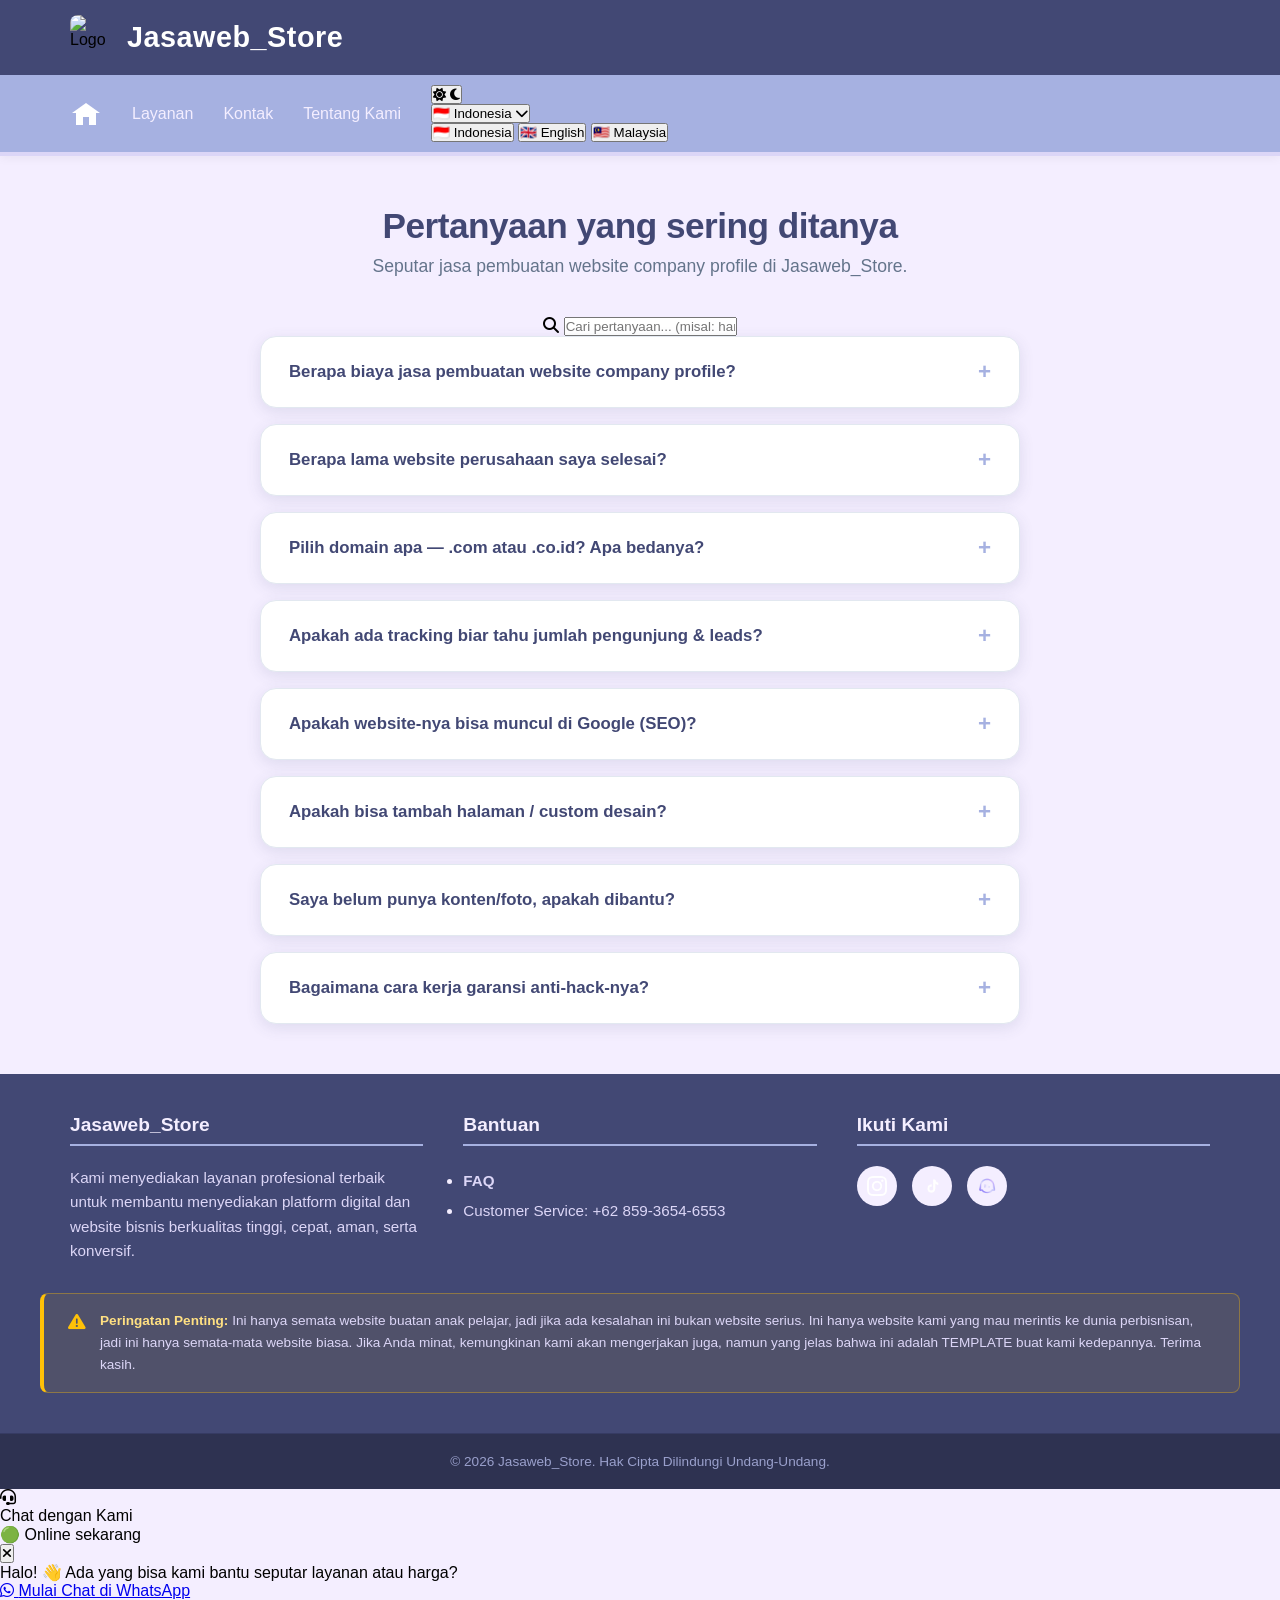
==== commit 95d6412a: "Update faq.html" ====
--- a/faq.html
+++ b/faq.html
@@ -1,5 +1,5 @@
 <!DOCTYPE html>
-<html lang="id">
+<html lang="id" data-i18n-page-title="faq.title">
 <head>
     <title>Pertanyaan yang Sering Ditanya - Jasaweb_Store</title>
     <meta charset="UTF-8">
@@ -103,12 +103,41 @@
             .accordion-item.active .accordion-content { padding-bottom: 20px; }
         }
     </style>
+    <script>
+        (function () {
+            var saved = localStorage.getItem('jw-theme');
+            if (saved === 'dark') document.documentElement.setAttribute('data-theme', 'dark');
+        })();
+    </script>
 </head>
 <body>
 
+    <!-- Loading Animation -->
+    <div id="page-loader">
+        <div class="loader-logo-wrap">
+            <div class="loader-ring"></div>
+            <div class="loader-logo-inner">JS</div>
+        </div>
+        <div class="loader-text">Memuat<span class="loader-dot">.</span><span class="loader-dot">.</span><span class="loader-dot">.</span></div>
+    </div>
+    <script>
+        (function () {
+            function hideLoader() {
+                var loader = document.getElementById('page-loader');
+                if (!loader) return;
+                loader.classList.add('loader-hidden');
+                setTimeout(function () { loader.remove(); }, 550);
+            }
+            window.addEventListener('load', function () {
+                setTimeout(hideLoader, 350);
+            });
+            // Jaga-jaga kalau event 'load' telat/gagal, paksa hilang setelah 3.5 detik
+            setTimeout(hideLoader, 3500);
+        })();
+    </script>
     <nav class="navbar">
         <div class="brand">
-            <img src="img/logo jasaweb.svg" alt="Logo" class="brand-img">
+            <img src="img/logo_jasaweb.svg" alt="Logo" class="brand-img">
             <span class="brand-title">Jasaweb_Store</span>
         </div>
 
@@ -119,95 +148,130 @@
                     <div class="house-body"></div>
                 </a>
 
-                <a href="layanan.html" class="nav-link">Layanan</a>
-                <a href="kontak.html" class="nav-link">Kontak</a>
-                <a href="tentang_kami.html" class="nav-link">Tentang Kami</a>
+                <a href="layanan.html" class="nav-link" data-i18n="nav.layanan">Layanan</a>
+                <a href="kontak.html" class="nav-link" data-i18n="nav.kontak">Kontak</a>
+                <a href="tentang_kami.html" class="nav-link" data-i18n="nav.tentang">Tentang Kami</a>
+
+                <!-- Dark Mode Toggle + Pilihan Bahasa -->
+                <div class="nav-tools">
+                    <button id="theme-toggle-btn" class="theme-toggle" type="button" aria-label="Ganti mode gelap/terang" title="Dark / Light Mode">
+                        <span class="toggle-icon icon-sun"><i class="fa-solid fa-sun"></i></span>
+                        <span class="toggle-icon icon-moon"><i class="fa-solid fa-moon"></i></span>
+                        <span class="toggle-knob"></span>
+                    </button>
+                    <div class="lang-switcher" id="lang-switcher">
+                        <button class="lang-current" id="lang-current-btn" type="button" aria-label="Pilih bahasa">
+                            <span class="flag-emoji" id="lang-current-flag">🇮🇩</span>
+                            <span class="lang-label" id="lang-current-label">Indonesia</span>
+                            <span class="lang-caret"><i class="fa-solid fa-chevron-down"></i></span>
+                        </button>
+                        <div class="lang-menu">
+                            <button class="lang-option" data-lang="id" type="button"><span class="flag-emoji">🇮🇩</span> Indonesia</button>
+                            <button class="lang-option" data-lang="en" type="button"><span class="flag-emoji">🇬🇧</span> English</button>
+                            <button class="lang-option" data-lang="ms" type="button"><span class="flag-emoji">🇲🇾</span> Malaysia</button>
+                        </div>
+                    </div>
+                </div>
             </div>
         </div>
     </nav>
 
     <div class="faq-container">
-        <h1 class="faq-title">Pertanyaan yang sering ditanya</h1>
-        <p class="faq-subtitle">Seputar jasa pembuatan website company profile di Jasaweb_Store.</p>
+        <h1 class="faq-title" data-i18n="faq.heading">Pertanyaan yang sering ditanya</h1>
+        <p class="faq-subtitle" data-i18n="faq.subtitle">Seputar jasa pembuatan website company profile di Jasaweb_Store.</p>
+
+        <div class="faq-search-wrap">
+            <i class="fa-solid fa-magnifying-glass faq-search-icon"></i>
+            <input type="text" id="faq-search" class="faq-search-input"
+                   placeholder="Cari pertanyaan... (misal: harga, domain, SEO)"
+                   data-i18n-placeholder="faq.search.placeholder">
+            <button id="faq-search-clear" class="faq-search-clear" title="Bersihkan pencarian" style="display:none;">
+                <i class="fa-solid fa-xmark"></i>
+            </button>
+        </div>
+
+        <p id="faq-no-result" class="faq-no-result" style="display:none;" data-i18n="faq.search.noresult">
+            Tidak ada pertanyaan yang cocok dengan pencarianmu.
+        </p>
 
         <div class="accordion-wrapper">
             <div class="accordion-item">
                 <button class="accordion-header">
-                    <span>Berapa biaya jasa pembuatan website company profile?</span>
+                    <span data-i18n="faq.q1">Berapa biaya jasa pembuatan website company profile?</span>
                     <span class="accordion-icon">+</span>
                 </button>
                 <div class="accordion-content">
-                    <p>Biaya pembuatan website bervariasi mulai dari Rp 953.930 untuk paket Landing Page hingga Rp 1.865.900 untuk paket custom badan usaha (co.id). Biaya ini sudah all-in termasuk hosting, domain, dan maintenance dasar selama satu tahun penuh.</p>
+                    <p data-i18n="faq.a1">Biaya pembuatan website bervariasi mulai dari Rp 953.930 untuk paket Landing Page hingga Rp 1.865.900 untuk paket custom badan usaha (co.id). Biaya ini sudah all-in termasuk hosting, domain, dan maintenance dasar selama satu tahun penuh.</p>
                 </div>
             </div>
 
             <div class="accordion-item">
                 <button class="accordion-header">
-                    <span>Berapa lama website perusahaan saya selesai?</span>
+                    <span data-i18n="faq.q2">Berapa lama website perusahaan saya selesai?</span>
                     <span class="accordion-icon">+</span>
                 </button>
                 <div class="accordion-content">
-                    <p>Durasi pengerjaan sangat bergantung pada paket yang dipilih. Untuk paket Landing Page standar membutuhkan waktu sekitar 4 hari kerja, sedangkan untuk paket Company Profile lengkap berkisar antara 7 hari kerja setelah seluruh data konten kami terima.</p>
+                    <p data-i18n="faq.a2">Durasi pengerjaan sangat bergantung pada paket yang dipilih. Untuk paket Landing Page standar membutuhkan waktu sekitar 4 hari kerja, sedangkan untuk paket Company Profile lengkap berkisar antara 7 hari kerja setelah seluruh data konten kami terima.</p>
                 </div>
             </div>
 
             <div class="accordion-item">
                 <button class="accordion-header">
-                    <span>Pilih domain apa — .com atau .co.id? Apa bedanya?</span>
+                    <span data-i18n="faq.q3">Pilih domain apa — .com atau .co.id? Apa bedanya?</span>
                     <span class="accordion-icon">+</span>
                 </button>
                 <div class="accordion-content">
-                    <p>Domain <b>.com</b> bersifat komersial umum global dan dapat didaftarkan oleh siapa saja tanpa persyaratan khusus. Sementara domain <b>.co.id</b> dikhususkan untuk badan usaha resmi di Indonesia (CV/PT) dan memerlukan dokumen legalitas resmi seperti SIUP/NIB. Menggunakan .co.id memberikan tingkat kepercayaan tinggi di mata korporat.</p>
+                    <p data-i18n="faq.a3" data-i18n-html>Domain <b>.com</b> bersifat komersial umum global dan dapat didaftarkan oleh siapa saja tanpa persyaratan khusus. Sementara domain <b>.co.id</b> dikhususkan untuk badan usaha resmi di Indonesia (CV/PT) dan memerlukan dokumen legalitas resmi seperti SIUP/NIB. Menggunakan .co.id memberikan tingkat kepercayaan tinggi di mata korporat.</p>
                 </div>
             </div>
 
             <div class="accordion-item">
                 <button class="accordion-header">
-                    <span>Apakah ada tracking biar tahu jumlah pengunjung & leads?</span>
+                    <span data-i18n="faq.q4">Apakah ada tracking biar tahu jumlah pengunjung & leads?</span>
                     <span class="accordion-icon">+</span>
                 </button>
                 <div class="accordion-content">
-                    <p>Ya, tentu saja. Setiap website yang kami buat sudah kami integrasikan dengan Google Analytics 4 (GA4) dan Google Tag Manager (GTM). Anda bisa memantau data jumlah pengunjung harian hingga tombol aksi mana saja (seperti tombol WhatsApp) yang paling sering diklik oleh prospek.</p>
+                    <p data-i18n="faq.a4">Ya, tentu saja. Setiap website yang kami buat sudah kami integrasikan dengan Google Analytics 4 (GA4) dan Google Tag Manager (GTM). Anda bisa memantau data jumlah pengunjung harian hingga tombol aksi mana saja (seperti tombol WhatsApp) yang paling sering diklik oleh prospek.</p>
                 </div>
             </div>
 
             <div class="accordion-item">
                 <button class="accordion-header">
-                    <span>Apakah website-nya bisa muncul di Google (SEO)?</span>
+                    <span data-i18n="faq.q5">Apakah website-nya bisa muncul di Google (SEO)?</span>
                     <span class="accordion-icon">+</span>
                 </button>
                 <div class="accordion-content">
-                    <p>Kami menerapkan optimasi struktur SEO On-Page standar di setiap rancangan web, termasuk pengaturan meta tags, optimasi kecepatan gambar, dan pendaftaran sitemap ke Google Search Console agar website Anda lebih mudah merangkak naik dan terindeks di mesin pencari.</p>
+                    <p data-i18n="faq.a5">Kami menerapkan optimasi struktur SEO On-Page standar di setiap rancangan web, termasuk pengaturan meta tags, optimasi kecepatan gambar, dan pendaftaran sitemap ke Google Search Console agar website Anda lebih mudah merangkak naik dan terindeks di mesin pencari.</p>
                 </div>
             </div>
 
             <div class="accordion-item">
                 <button class="accordion-header">
-                    <span>Apakah bisa tambah halaman / custom desain?</span>
+                    <span data-i18n="faq.q6">Apakah bisa tambah halaman / custom desain?</span>
                     <span class="accordion-icon">+</span>
                 </button>
                 <div class="accordion-content">
-                    <p>Bisa sekali. Sistem website kami dibangun menggunakan struktur modular yang fleksibel. Jika di kemudian hari bisnis Anda berkembang dan membutuhkan tambahan halaman layanan, integrasi blog, maupun rombakan desain layout, tim kami siap membantu melakukan pengembangan lanjutan.</p>
+                    <p data-i18n="faq.a6">Bisa sekali. Sistem website kami dibangun menggunakan struktur modular yang fleksibel. Jika di kemudian hari bisnis Anda berkembang dan membutuhkan tambahan halaman layanan, integrasi blog, maupun rombakan desain layout, tim kami siap membantu melakukan pengembangan lanjutan.</p>
                 </div>
             </div>
 
             <div class="accordion-item">
                 <button class="accordion-header">
-                    <span>Saya belum punya konten/foto, apakah dibantu?</span>
+                    <span data-i18n="faq.q7">Saya belum punya konten/foto, apakah dibantu?</span>
                     <span class="accordion-icon">+</span>
                 </button>
                 <div class="accordion-content">
-                    <p>Jangan khawatir. Jika Anda belum memiliki materi tertulis, tim copywriting kami akan membantu merancang teks penawaran yang menarik berdasarkan profil bisnis Anda. Untuk kebutuhan foto, kami juga menyediakan aset gambar ilustrasi premium bebas hak cipta yang relevan dengan bidang industri Anda.</p>
+                    <p data-i18n="faq.a7">Jangan khawatir. Jika Anda belum memiliki materi tertulis, tim copywriting kami akan membantu merancang teks penawaran yang menarik berdasarkan profil bisnis Anda. Untuk kebutuhan foto, kami juga menyediakan aset gambar ilustrasi premium bebas hak cipta yang relevan dengan bidang industri Anda.</p>
                 </div>
             </div>
 
             <div class="accordion-item">
                 <button class="accordion-header">
-                    <span>Bagaimana cara kerja garansi anti-hack-nya?</span>
+                    <span data-i18n="faq.q8">Bagaimana cara kerja garansi anti-hack-nya?</span>
                     <span class="accordion-icon">+</span>
                 </button>
                 <div class="accordion-content">
-                    <p>Kami menerapkan sistem keamanan berlapis meliputi pemasangan SSL bersertifikasi, pembatasan hak akses login, serta backup data berkala secara otomatis. Jika terjadi kendala sistem atau serangan siber dalam masa aktif maintenance, tim teknis kami akan memulihkan dan membersihkan website Anda tanpa biaya tambahan.</p>
+                    <p data-i18n="faq.a8">Kami menerapkan sistem keamanan berlapis meliputi pemasangan SSL bersertifikasi, pembatasan hak akses login, serta backup data berkala secara otomatis. Jika terjadi kendala sistem atau serangan siber dalam masa aktif maintenance, tim teknis kami akan memulihkan dan membersihkan website Anda tanpa biaya tambahan.</p>
                 </div>
             </div>
 
@@ -217,22 +281,22 @@
     <footer id="kontak">
         <div class="footer-container">
             <div class="footer-box">
-                <h3>Jasaweb_Store</h3>
-                <p class="footer-desc">
+                <h3 data-i18n="common.footer.brand">Jasaweb_Store</h3>
+                <p class="footer-desc" data-i18n="common.footer.desc">
                     Kami menyediakan layanan profesional terbaik untuk membantu menyediakan platform digital dan website bisnis berkualitas tinggi, cepat, aman, serta konversif.
                 </p>
             </div>
 
             <div class="footer-box">
-                <h3>Bantuan</h3>
+                <h3 data-i18n="common.footer.bantuan">Bantuan</h3>
                 <ul class="footer-links">
-                    <li><a href="faq.html"><b>FAQ</b></a></li>
-                    <li><a href="https://wa.me/6285936546553">Customer Service: +62 859-3654-6553</a></li>
+                    <li><a href="faq.html"><b data-i18n="common.footer.faq">FAQ</b></a></li>
+                    <li><a href="https://wa.me/6285936546553" data-i18n="common.footer.cs">Customer Service: +62 859-3654-6553</a></li>
                 </ul>
             </div>
 
             <div class="footer-box">
-                <h3>Ikuti Kami</h3>
+                <h3 data-i18n="common.footer.ikuti">Ikuti Kami</h3>
                 <div class="footer-socials">
                     <a href="https://www.instagram.com/arista.maulana311/" target="_blank" rel="noopener" class="social-icon instagram"><img src="img/instagram.png" width="20" alt="Instagram"></a>
                     <a href="https://www.tiktok.com/@arista.032" target="_blank" rel="noopener" class="social-icon tiktok"><img src="img/tiktok.png" width="20" alt="TikTok"></a>
@@ -243,14 +307,878 @@
 
         <div class="disclaimer-box">
             <i class="fa-solid fa-triangle-exclamation"></i>
-            <p><strong>Peringatan Penting:</strong> Ini hanya semata website buatan anak pelajar, jadi jika ada kesalahan ini bukan website serius. Ini hanya website kami yang mau merintis ke dunia perbisnisan, jadi ini hanya semata-mata website biasa. Jika Anda minat, kemungkinan kami akan mengerjakan juga, namun yang jelas bahwa ini adalah TEMPLATE buat kami kedepannya. Terima kasih.</p>
+            <p><strong data-i18n="common.disclaimer">Peringatan Penting:</strong> <span data-i18n="common.disclaimer.text">Ini hanya semata website buatan anak pelajar, jadi jika ada kesalahan ini bukan website serius. Ini hanya website kami yang mau merintis ke dunia perbisnisan, jadi ini hanya semata-mata website biasa. Jika Anda minat, kemungkinan kami akan mengerjakan juga, namun yang jelas bahwa ini adalah TEMPLATE buat kami kedepannya. Terima kasih.</span></p>
         </div>
 
         <div class="footer-bottom">
-            <p>&copy; 2026 Jasaweb_Store. Hak Cipta Dilindungi Undang-Undang.</p>
+            <p data-i18n="common.copyright">&copy; 2026 Jasaweb_Store. Hak Cipta Dilindungi Undang-Undang.</p>
         </div>
     </footer>
-
+    <!-- Live Chat Widget -->
+    <div class="chat-widget" id="chat-widget">
+        <div class="chat-panel" id="chat-panel">
+            <div class="chat-panel-header">
+                <div class="chat-avatar"><i class="fa-solid fa-headset"></i></div>
+                <div>
+                    <p class="chat-panel-title" data-i18n="chat.title">Chat dengan Kami</p>
+                    <p class="chat-panel-status" data-i18n="chat.status">🟢 Online sekarang</p>
+                </div>
+                <button class="chat-panel-close" id="chat-panel-close" aria-label="Tutup"><i class="fa-solid fa-xmark"></i></button>
+            </div>
+            <div class="chat-panel-body">
+                <div class="chat-msg" data-i18n="chat.greeting">Halo! 👋 Ada yang bisa kami bantu seputar layanan atau harga?</div>
+            </div>
+            <a href="https://wa.me/6285936546553" target="_blank" rel="noopener" class="chat-panel-cta">
+                <i class="fa-brands fa-whatsapp"></i>
+                <span data-i18n="chat.cta">Mulai Chat di WhatsApp</span>
+            </a>
+        </div>
+
+        <button class="chat-bubble-btn" id="chat-bubble-btn" data-i18n-title="chat.bubble.tooltip" title="Butuh bantuan?">
+            <i class="fa-solid fa-comment-dots chat-icon-open"></i>
+            <i class="fa-solid fa-xmark chat-icon-close"></i>
+            <span class="chat-ping"></span>
+        </button>
+    </div>
+
+    <script src="js/chat-widget.js"></script>
+    <script src="js/faq-search.js"></script>
+
+
+    <script>
+
+(function initThemeToggle() {
+  var toggleBtn = document.getElementById('theme-toggle-btn');
+  if (!toggleBtn) return;
+  toggleBtn.addEventListener('click', function () {
+    var current = document.documentElement.getAttribute('data-theme') || 'light';
+    var next = current === 'dark' ? 'light' : 'dark';
+    document.documentElement.setAttribute('data-theme', next);
+    localStorage.setItem('jw-theme', next);
+  });
+})();
+/* =========================================================
+   Jasaweb_Store — Fitur Multi Bahasa (Indonesia / English / Malaysia)
+   File ini berdiri sendiri, khusus untuk urusan terjemahan.
+   ========================================================= */
+
+/* ---------- 1. KAMUS TERJEMAHAN ---------- */
+const translations = {
+  id: {
+    "nav.beranda": "Beranda",
+    "nav.layanan": "Layanan",
+    "nav.kontak": "Kontak",
+    "nav.tentang": "Tentang Kami",
+
+    "common.footer.brand": "Jasaweb_Store",
+    "common.footer.desc": "Kami menyediakan layanan profesional terbaik untuk membantu menyediakan platform digital dan website bisnis berkualitas tinggi, cepat, aman, serta konversif.",
+    "common.footer.bantuan": "Bantuan",
+    "common.footer.faq": "FAQ",
+    "common.footer.cs": "Customer Service: +62 859-3654-6553",
+    "common.footer.ikuti": "Ikuti Kami",
+    "common.disclaimer": "Peringatan Penting:",
+    "common.disclaimer.text": "Ini hanya semata website buatan anak pelajar, jadi jika ada kesalahan ini bukan website serius. Ini hanya website kami yang mau merintis ke dunia perbisnisan, jadi ini hanya semata-mata website biasa. Jika Anda minat, kemungkinan kami akan mengerjakan juga, namun yang jelas bahwa ini adalah TEMPLATE buat kami kedepannya. Terima kasih.",
+    "common.copyright": "© 2026 Jasaweb_Store. Hak Cipta Dilindungi Undang-Undang.",
+    "chat.bubble.tooltip": "Butuh bantuan?",
+    "chat.title": "Chat dengan Kami",
+    "chat.status": "🟢 Online sekarang",
+    "chat.greeting": "Halo! 👋 Ada yang bisa kami bantu seputar layanan atau harga?",
+    "chat.cta": "Mulai Chat di WhatsApp",
+    "faq.search.placeholder": "Cari pertanyaan... (misal: harga, domain, SEO)",
+    "faq.search.noresult": "Tidak ada pertanyaan yang cocok dengan pencarianmu.",
+
+    "index.title": "Jasaweb_Store - Solusi Digital Terdepan",
+    "index.slide1.title": "Website Profesional & Kredibel",
+    "index.slide1.desc": "Dibangun dengan HTML, CSS, JavaScript, PHP, dan MySQL — cepat, aman, dan siap bersaing.",
+    "index.slide2.title": "Konsultasi Gratis Bersama Tim Kami",
+    "index.slide2.desc": "Diskusikan kebutuhan proyek Anda tanpa biaya, kami bantu carikan solusi paling pas.",
+    "index.slide3.title": "Optimasi SEO & Tracking Pengunjung",
+    "index.slide3.desc": "Website Anda lebih mudah ditemukan di Google, sekaligus terpantau lewat Google Analytics.",
+    "index.hero.cta": "Mulai Proyek Anda",
+
+    "index.profile.title": "Profil Website Kami",
+    "index.profile.desc": "\"Menjadi agensi solusi digital terdepan yang inovatif, tepercaya, dan mampu membantu siapa saja menciptakan produk digital berkualitas global, baik berupa website, game, maupun desain kreatif.\"",
+
+    "index.services.title": "Layanan Yang Kami Ditawarkan",
+    "index.services.web.title": "Web Development",
+    "index.services.web.desc": "Pembuatan website profesional yang responsif, cepat, aman, dan ramah pengguna (user-friendly) menggunakan teknologi HTML, CSS, JS, PHP, & MySQL.",
+    "index.services.game.title": "Game Development",
+    "index.services.game.desc": "Pengembangan game interaktif yang seru, fungsional, dan kustom sesuai kebutuhan konsumen berbasis Construct, Unity, & Game Engine Modern.",
+    "index.services.design.title": "UI/UX & Branding",
+    "index.services.design.desc": "Menghadirkan desain grafis memukau serta strategi branding visual lewat Figma, Photoshop, dan CorelDraw untuk menaikkan nilai jual bisnis Anda.",
+
+    "index.harga.title": "Paket Harga",
+    "index.harga.subtitle": "Semua paket sudah termasuk hosting, domain, dan maintenance dasar 1 tahun.",
+    "index.harga.sekali": "Sekali bayar",
+    "index.harga.btn": "Pilih Paket",
+    "index.harga.badge": "Paling Diminati",
+
+    "index.harga.landing.title": "Landing Page",
+    "index.harga.landing.f1": "1 halaman utama",
+    "index.harga.landing.f2": "Domain .com + hosting 1 tahun",
+    "index.harga.landing.f3": "Desain responsif (mobile-friendly)",
+    "index.harga.landing.f4": "Integrasi tombol WhatsApp",
+    "index.harga.landing.f5": "Pengerjaan ±4 hari kerja",
+
+    "index.harga.company.title": "Company Profile",
+    "index.harga.company.f1": "Hingga 5 halaman (Beranda, Tentang, Layanan, dll)",
+    "index.harga.company.f2": "Domain .com + hosting 1 tahun",
+    "index.harga.company.f3": "SEO On-Page dasar",
+    "index.harga.company.f4": "Google Analytics & Search Console",
+    "index.harga.company.f5": "Pengerjaan ±7 hari kerja",
+
+    "index.harga.toko.title": "Toko Online",
+    "index.harga.toko.f1": "Semua fitur paket Company Profile",
+    "index.harga.toko.f2": "Katalog produk & keranjang belanja",
+    "index.harga.toko.f3": "Integrasi pembayaran & checkout WhatsApp",
+    "index.harga.toko.f4": "Panel kelola produk sendiri",
+    "index.harga.toko.f5": "Pengerjaan ±10 hari kerja",
+
+    "index.harga.custom.title": "Custom Badan Usaha",
+    "index.harga.custom.f1": "Semua fitur paket Toko Online",
+    "index.harga.custom.f2": "Domain resmi .co.id",
+    "index.harga.custom.f3": "Desain & fitur 100% custom",
+    "index.harga.custom.f4": "Garansi keamanan anti-hack",
+    "index.harga.custom.f5": "Konsultasi prioritas",
+
+    "index.cta.title": "Punya Proyek Seru Yang Ingin Diwujudkan?",
+    "index.cta.desc": "Tim talenta muda berbakat kami dari SMKN 1 Panji siap merealisasikannya bersama Anda.",
+    "index.cta.btn": "Kenali Tim Kami",
+
+    "kontak.title": "Kontak Kami - Jasaweb_Store",
+    "kontak.hero.title": "Hubungi Kami",
+    "kontak.hero.desc": "Ada pertanyaan atau mau mulai proyek? Kirim pesan atau datang langsung ke kantor kami.",
+    "kontak.info.title": "Informasi Kontak",
+    "kontak.alamat.title": "Alamat Kantor",
+    "kontak.telp.title": "Telepon Kantor",
+    "kontak.email.title": "Email",
+    "kontak.wa.title": "WhatsApp Customer Service",
+    "kontak.form.title": "Kirim Pesan",
+    "kontak.form.desc": "Isi form di bawah ini, nanti pesan kamu langsung kebuka lewat aplikasi email Kami.",
+    "kontak.form.nama": "Nama Lengkap",
+    "kontak.form.nama.ph": "Nama kamu",
+    "kontak.form.email.ph": "nama@email.com",
+    "kontak.form.subjek": "Subjek",
+    "kontak.form.subjek.ph": "Contoh: Tanya paket website",
+    "kontak.form.pesan": "Pesan",
+    "kontak.form.pesan.ph": "Tulis pesan kamu di sini...",
+    "kontak.form.btn": "Kirim Pesan",
+    "kontak.form.sending": "Mengirim...",
+    "kontak.form.success": "✅ Pesan berhasil terkirim! Kami akan segera menghubungi Anda.",
+    "kontak.form.fail": "❌ Gagal mengirim pesan. Silakan coba lagi atau hubungi kami via WhatsApp.",
+
+    "layanan.title": "Layanan Kami - Jasaweb_Store",
+    "layanan.hero.title": "Layanan Kami",
+    "layanan.hero.desc": "Tiga bidang keahlian, satu tujuan: mengubah ide Anda menjadi produk digital yang siap pakai.",
+
+    "layanan.web.eyebrow": "Web Development",
+    "layanan.web.title": "Pembuatan Website Profesional",
+    "layanan.web.desc": "Website yang responsif, cepat diakses, dan aman untuk berbagai kebutuhan bisnis maupun personal, dibangun dengan HTML, CSS, JavaScript, PHP, dan MySQL.",
+    "layanan.web.l1": "Company profile & landing page",
+    "layanan.web.l2": "Toko online (E-Commerce)",
+    "layanan.web.l3": "Sistem manajemen konten (CMS)",
+    "layanan.web.l4": "Optimasi kecepatan & SEO dasar",
+
+    "layanan.game.eyebrow": "Game Development",
+    "layanan.game.title": "Pengembangan Game Interaktif",
+    "layanan.game.desc": "Game kasual hingga edukatif yang dirancang seru dan fungsional, dikembangkan menggunakan Construct dan Unity sesuai kebutuhan konsumen.",
+    "layanan.game.l1": "Game 2D kasual & edukasi",
+    "layanan.game.l2": "Prototipe & mekanisme gameplay",
+    "layanan.game.l3": "Desain karakter & aset visual",
+    "layanan.game.l4": "Rilis ke Play Store / Web",
+
+    "layanan.design.eyebrow": "UI/UX & Branding",
+    "layanan.design.title": "Desain Grafis dan Branding",
+    "layanan.design.desc": "Identitas visual yang memukau dan konsisten untuk menaikkan nilai jual bisnis Anda, dikerjakan lewat Figma, Adobe Photoshop, dan CorelDraw.",
+    "layanan.design.l1": "Logo & identitas merek",
+    "layanan.design.l2": "Desain antarmuka (UI) aplikasi/website",
+    "layanan.design.l3": "Materi promosi (poster, feed sosial media)",
+    "layanan.design.l4": "Panduan penggunaan merek (brand guideline)",
+
+    "layanan.alur.title": "Bagaimana Kami Bekerja",
+    "layanan.alur1.title": "Konsultasi",
+    "layanan.alur1.desc": "Diskusi kebutuhan, target, dan anggaran proyek Anda.",
+    "layanan.alur2.title": "Desain & Rencana",
+    "layanan.alur2.desc": "Menyusun konsep visual dan rencana teknis pengerjaan.",
+    "layanan.alur3.title": "Pengembangan",
+    "layanan.alur3.desc": "Proses pembuatan produk sesuai rencana yang disepakati.",
+    "layanan.alur4.title": "Revisi & Rilis",
+    "layanan.alur4.desc": "Penyesuaian akhir lalu produk siap digunakan.",
+
+    "layanan.cta.title": "Siap Wujudkan Proyek Anda?",
+    "layanan.cta.desc": "Hubungi tim kami dan ceritakan kebutuhan digital Anda.",
+    "layanan.cta.btn": "Hubungi Kami",
+
+    "faq.title": "Pertanyaan yang Sering Ditanya - Jasaweb_Store",
+    "faq.heading": "Pertanyaan yang sering ditanya",
+    "faq.subtitle": "Seputar jasa pembuatan website company profile di Jasaweb_Store.",
+    "faq.q1": "Berapa biaya jasa pembuatan website company profile?",
+    "faq.a1": "Biaya pembuatan website bervariasi mulai dari Rp 953.930 untuk paket Landing Page hingga Rp 1.865.900 untuk paket custom badan usaha (co.id). Biaya ini sudah all-in termasuk hosting, domain, dan maintenance dasar selama satu tahun penuh.",
+    "faq.q2": "Berapa lama website perusahaan saya selesai?",
+    "faq.a2": "Durasi pengerjaan sangat bergantung pada paket yang dipilih. Untuk paket Landing Page standar membutuhkan waktu sekitar 4 hari kerja, sedangkan untuk paket Company Profile lengkap berkisar antara 7 hari kerja setelah seluruh data konten kami terima.",
+    "faq.q3": "Pilih domain apa — .com atau .co.id? Apa bedanya?",
+    "faq.a3": "Domain <b>.com</b> bersifat komersial umum global dan dapat didaftarkan oleh siapa saja tanpa persyaratan khusus. Sementara domain <b>.co.id</b> dikhususkan untuk badan usaha resmi di Indonesia (CV/PT) dan memerlukan dokumen legalitas resmi seperti SIUP/NIB. Menggunakan .co.id memberikan tingkat kepercayaan tinggi di mata korporat.",
+    "faq.q4": "Apakah ada tracking biar tahu jumlah pengunjung & leads?",
+    "faq.a4": "Ya, tentu saja. Setiap website yang kami buat sudah kami integrasikan dengan Google Analytics 4 (GA4) dan Google Tag Manager (GTM). Anda bisa memantau data jumlah pengunjung harian hingga tombol aksi mana saja (seperti tombol WhatsApp) yang paling sering diklik oleh prospek.",
+    "faq.q5": "Apakah website-nya bisa muncul di Google (SEO)?",
+    "faq.a5": "Kami menerapkan optimasi struktur SEO On-Page standar di setiap rancangan web, termasuk pengaturan meta tags, optimasi kecepatan gambar, dan pendaftaran sitemap ke Google Search Console agar website Anda lebih mudah merangkak naik dan terindeks di mesin pencari.",
+    "faq.q6": "Apakah bisa tambah halaman / custom desain?",
+    "faq.a6": "Bisa sekali. Sistem website kami dibangun menggunakan struktur modular yang fleksibel. Jika di kemudian hari bisnis Anda berkembang dan membutuhkan tambahan halaman layanan, integrasi blog, maupun rombakan desain layout, tim kami siap membantu melakukan pengembangan lanjutan.",
+    "faq.q7": "Saya belum punya konten/foto, apakah dibantu?",
+    "faq.a7": "Jangan khawatir. Jika Anda belum memiliki materi tertulis, tim copywriting kami akan membantu merancang teks penawaran yang menarik berdasarkan profil bisnis Anda. Untuk kebutuhan foto, kami juga menyediakan aset gambar ilustrasi premium bebas hak cipta yang relevan dengan bidang industri Anda.",
+    "faq.q8": "Bagaimana cara kerja garansi anti-hack-nya?",
+    "faq.a8": "Kami menerapkan sistem keamanan berlapis meliputi pemasangan SSL bersertifikasi, pembatasan hak akses login, serta backup data berkala secara otomatis. Jika terjadi kendala sistem atau serangan siber dalam masa aktif maintenance, tim teknis kami akan memulihkan dan membersihkan website Anda tanpa biaya tambahan.",
+
+    "tentang.title": "Arista Maulana Lutfi",
+    "tentang.hero.title": "Tentang Kami",
+    "tentang.hero.desc": "Kenali lebih dekat siapa kami, visi kami, dan perjalanan Jasaweb_Store dari awal dirintis.",
+    "tentang.judul": "INFORMASI TENTANG SITUS SAYA",
+    "tentang.subintro": "Selamat datang di Jasaweb_Store. Kami siap membantu mentransformasikan ide-ide kreatif Anda menjadi produk nyata bernilai tinggi melalui keahlian kami di bidang teknologi, game, dan desain visual.",
+
+    "tentang.profil.title": "Profil Website Kami",
+    "tentang.profil.desc": "Kami menyediakan semua layanan digital yang berbasis teknologi. dimulai dari pembuatan Website dari ide konsumen, Permintaan pembuatan game dengan simple, Desain Grafis yang sangat memukau untuk dilihat dan penyediaan Branding.",
+
+    "tentang.visimisi.title": "Visi & Misi",
+    "tentang.visi.title": "Visi",
+    "tentang.visi.desc": "\"Menjadi agensi solusi digital terdepan yang inovatif, tepercaya, dan mampu membantu siapa saja menciptakan produk digital berkualitas global, baik berupa website, game, maupun desain kreatif.\"",
+    "tentang.misi.title": "Misi",
+    "tentang.misi.l1": "Menyediakan layanan pembuatan website yang responsif, cepat, aman, dan ramah pengguna (user-friendly).",
+    "tentang.misi.l2": "Mengembangkan game interaktif yang seru dan fungsional sesuai dengan kebutuhan konsumen.",
+    "tentang.misi.l3": "Menghadirkan desain grafis serta strategi branding visual yang memukau untuk menaikkan nilai jual bisnis klien.",
+
+    "tentang.latar.title": "Latar Belakang",
+    "tentang.latar.p1": "Platform ini awalnya dirintis bersama sebagai sebuah langkah kreatif untuk memanfaatkan waktu luang kami dengan kegiatan yang jauh lebih produktif dan bermanfaat. Berawal dari diskusi ringan di sela-sela kesibukan, kami melihat adanya peluang besar untuk menyalurkan minat dan keahlian bersama di bidang teknologi ke dalam sebuah proyek nyata yang terstruktur.",
+    "tentang.latar.p2": "Dari yang semula hanya sekadar mengisi waktu kosong, ide tersebut perlahan bertransformasi menjadi sebuah komitmen serius dan fokus jangka panjang. Kini, kami mendedikasikan platform agensi digital ini untuk menghadirkan berbagai solusi pengembangan web yang kokoh, integrasi sistem yang optimal, serta desain visual kreatif yang mampu membantu digitalisasi dan meningkatkan nilai jual dari setiap proyek maupun bisnis klien kami.",
+
+    "tentang.layananditawarkan.title": "Layanan Yang Ditawarkan",
+    "tentang.layanan.l1.title": "E-Katalog Lengkap:",
+    "tentang.layanan.l1.desc": "Showcase portofolio digital yang memajang template website siap pakai, demo game interaktif, dan aset desain grafis terbaik karya tim kami untuk memudahkan Anda memilih kebutuhan bisnis.",
+    "tentang.layanan.l2.title": "Keanggotaan Digital:",
+    "tentang.layanan.l2.desc": "Sistem pendaftaran akun klien yang memberikan kemudahan untuk memantau progres pengerjaan proyek, mengakses revisi, serta mendapatkan promo khusus layanan digital kami.",
+    "tentang.layanan.l3.title": "Manajemen Jasa:",
+    "tentang.layanan.l3.m1": "1) Jasa Pembuatan Web Profesional",
+    "tentang.layanan.l3.m2": "2) Jasa Pembuatan Game",
+    "tentang.layanan.l3.m3": "3) Jasa Desain Grafis Dan Branding",
+
+    "tentang.tech.title": "Teknologi Yang Kami Gunakan",
+    "tentang.tech.desc": "Kami memanfaatkan ekosistem perangkat lunak dan bahasa pemrograman modern untuk memastikan kualitas produk terbaik:",
+    "tentang.tech1.title": "Web Development",
+    "tentang.tech1.desc": "HTML, CSS, JavaScript, PHP, & MySQL",
+    "tentang.tech2.title": "Game Development",
+    "tentang.tech2.desc": "Construct, Unity, & Game Engine Modern",
+    "tentang.tech3.title": "UI/UX & Branding",
+    "tentang.tech3.desc": "Figma, Adobe Photoshop, & CorelDraw",
+
+    "tentang.portfolio.title": "Portofolio Kami",
+    "tentang.portfolio.desc": "Beberapa hasil karya terbaik yang telah dibangun oleh tim pengembang kami:",
+    "tentang.portfolio1.title": "E-Commerce Platform",
+    "tentang.portfolio1.desc": "Website toko online responsif yang dilengkapi sistem keranjang belanja otomatis.",
+    "tentang.portfolio2.title": "Sistem Perpustakaan Digital",
+    "tentang.portfolio2.desc": "Aplikasi manajemen buku berbasis web lengkap dengan sistem database pendaftaran anggota.",
+    "tentang.portfolio3.title": "Mini-Game Arcade 2D",
+    "tentang.portfolio3.desc": "Game kasual interaktif berbasis HTML5/Construct yang ringan, responsif, dan adiktif.",
+
+    "tentang.prinsip.title": "Prinsip & Nilai Kami",
+    "tentang.prinsip.desc": "Pondasi utama yang kami pegang teguh dalam menyelesaikan setiap proyek konsumen:",
+    "tentang.prinsip1.title": "Inovatif & Kreatif",
+    "tentang.prinsip1.desc": "Selalu menghadirkan ide-ide segar dan desain unik agar produk digital Anda tampil beda dari kompetitor.",
+    "tentang.prinsip2.title": "Integritas & Kepercayaan",
+    "tentang.prinsip2.desc": "Membangun transparansi kerja, menjaga keamanan data, serta berkomitmen penuh menyelesaikan proyek tepat waktu.",
+    "tentang.prinsip3.title": "Kualitas Optimal",
+    "tentang.prinsip3.desc": "Memastikan setiap baris kode pemrograman bersih, responsif di HP, serta memiliki kecepatan akses yang tinggi.",
+
+    "tentang.tim.title": "Tim Pengembang",
+    "tentang.tim.desc": "Aplikasi ini dibangun dan dikembangkan dengan dedikasi penuh oleh talenta muda berbakat:",
+    "tentang.tim1.role": "Lead Web Developer",
+    "tentang.tim2.role": "Penyedia, Pembantu, Jasa Web",
+    "tentang.tim3.role": "Manajemen Kontak Keanggotaan",
+    "tentang.tim4.role": "UI/UX Designer",
+
+    "tentang.timeline.title": "Hal Hal Yang Akan Kami Lakukan",
+    "tentang.timeline1.title": "Early",
+    "tentang.timeline1.desc": "Awal pembuatan website Jasaweb_Store.",
+    "tentang.timeline2.title": "Kegiatan",
+    "tentang.timeline2.desc": "Mengembangkan pondasi aplikasi, database kustom, dan aset UI/UX.",
+    "tentang.timeline3.title": "2026",
+    "tentang.timeline3.desc": "Resmi meluncurkan platform web \"Jasaweb_Store\" dengan fitur E-Katalog.",
+    "tentang.timeline4.title": "Late 2026",
+    "tentang.timeline4.desc": "Target menyelesaikan 10+ proyek web dan desain branding untuk UMKM lokal.",
+    "tentang.timeline5.title": "Tujuan",
+    "tentang.timeline5.desc": "Memberikan konsultasi gratis sebelum membeli jasa kami.",
+    "tentang.timeline6.title": "Future Target",
+    "tentang.timeline6.desc": "Akan menjadi agensi digital berbadan hukum yang dipercaya perusahaan nasional.",
+
+    "tentang.hubungi.title": "Hubungi Kami"
+  },
+
+  en: {
+    "nav.beranda": "Home",
+    "nav.layanan": "Services",
+    "nav.kontak": "Contact",
+    "nav.tentang": "About Us",
+
+    "common.footer.brand": "Jasaweb_Store",
+    "common.footer.desc": "We provide the best professional services to help deliver high-quality, fast, secure, and conversion-ready digital platforms and business websites.",
+    "common.footer.bantuan": "Help",
+    "common.footer.faq": "FAQ",
+    "common.footer.cs": "Customer Service: +62 859-3654-6553",
+    "common.footer.ikuti": "Follow Us",
+    "common.disclaimer": "Important Notice:",
+    "common.disclaimer.text": "This is simply a website made by students, so any mistakes here don't mean it's not a serious website. This is just our website as we're starting out in the business world, so it's purely an ordinary website for now. If you're interested, we may take on the project as well, but do note this is a TEMPLATE for our future work. Thank you.",
+    "common.copyright": "© 2026 Jasaweb_Store. All Rights Reserved.",
+    "chat.bubble.tooltip": "Need help?",
+    "chat.title": "Chat With Us",
+    "chat.status": "🟢 Online now",
+    "chat.greeting": "Hi! 👋 Need help with our services or pricing?",
+    "chat.cta": "Start Chat on WhatsApp",
+    "faq.search.placeholder": "Search questions... (e.g. price, domain, SEO)",
+    "faq.search.noresult": "No questions match your search.",
+
+    "index.title": "Jasaweb_Store - Leading Digital Solutions",
+    "index.slide1.title": "Professional & Credible Websites",
+    "index.slide1.desc": "Built with HTML, CSS, JavaScript, PHP, and MySQL — fast, secure, and ready to compete.",
+    "index.slide2.title": "Free Consultation With Our Team",
+    "index.slide2.desc": "Discuss your project needs at no cost, we'll help you find the best-fit solution.",
+    "index.slide3.title": "SEO Optimization & Visitor Tracking",
+    "index.slide3.desc": "Your website becomes easier to find on Google, while being monitored via Google Analytics.",
+    "index.hero.cta": "Start Your Project",
+
+    "index.profile.title": "Our Website Profile",
+    "index.profile.desc": "\"To become a leading digital solutions agency that is innovative, trusted, and able to help anyone create globally-competitive digital products, whether websites, games, or creative design.\"",
+
+    "index.services.title": "Services We Offer",
+    "index.services.web.title": "Web Development",
+    "index.services.web.desc": "Building professional websites that are responsive, fast, secure, and user-friendly using HTML, CSS, JS, PHP, & MySQL technology.",
+    "index.services.game.title": "Game Development",
+    "index.services.game.desc": "Development of fun, functional, and custom interactive games tailored to client needs using Construct, Unity, & modern game engines.",
+    "index.services.design.title": "UI/UX & Branding",
+    "index.services.design.desc": "Delivering stunning graphic design and visual branding strategy through Figma, Photoshop, and CorelDraw to boost your business's market value.",
+
+    "index.harga.title": "Pricing Packages",
+    "index.harga.subtitle": "All packages already include hosting, domain, and 1 year of basic maintenance.",
+    "index.harga.sekali": "One-time payment",
+    "index.harga.btn": "Choose Package",
+    "index.harga.badge": "Most Popular",
+
+    "index.harga.landing.title": "Landing Page",
+    "index.harga.landing.f1": "1 main page",
+    "index.harga.landing.f2": ".com domain + 1 year hosting",
+    "index.harga.landing.f3": "Responsive (mobile-friendly) design",
+    "index.harga.landing.f4": "WhatsApp button integration",
+    "index.harga.landing.f5": "±4 business days delivery",
+
+    "index.harga.company.title": "Company Profile",
+    "index.harga.company.f1": "Up to 5 pages (Home, About, Services, etc.)",
+    "index.harga.company.f2": ".com domain + 1 year hosting",
+    "index.harga.company.f3": "Basic On-Page SEO",
+    "index.harga.company.f4": "Google Analytics & Search Console",
+    "index.harga.company.f5": "±7 business days delivery",
+
+    "index.harga.toko.title": "Online Store",
+    "index.harga.toko.f1": "All Company Profile package features",
+    "index.harga.toko.f2": "Product catalog & shopping cart",
+    "index.harga.toko.f3": "Payment integration & WhatsApp checkout",
+    "index.harga.toko.f4": "Self-managed product panel",
+    "index.harga.toko.f5": "±10 business days delivery",
+
+    "index.harga.custom.title": "Custom Business Entity",
+    "index.harga.custom.f1": "All Online Store package features",
+    "index.harga.custom.f2": "Official .co.id domain",
+    "index.harga.custom.f3": "100% custom design & features",
+    "index.harga.custom.f4": "Anti-hack security guarantee",
+    "index.harga.custom.f5": "Priority consultation",
+
+    "index.cta.title": "Have An Exciting Project To Bring To Life?",
+    "index.cta.desc": "Our talented young team from SMKN 1 Panji is ready to make it happen with you.",
+    "index.cta.btn": "Meet Our Team",
+
+    "kontak.title": "Contact Us - Jasaweb_Store",
+    "kontak.hero.title": "Contact Us",
+    "kontak.hero.desc": "Have a question or want to start a project? Send a message or visit our office directly.",
+    "kontak.info.title": "Contact Information",
+    "kontak.alamat.title": "Office Address",
+    "kontak.telp.title": "Office Phone",
+    "kontak.email.title": "Email",
+    "kontak.wa.title": "WhatsApp Customer Service",
+    "kontak.form.title": "Send a Message",
+    "kontak.form.desc": "Fill in the form below, your message will open directly through our email application.",
+    "kontak.form.nama": "Full Name",
+    "kontak.form.nama.ph": "Your name",
+    "kontak.form.email.ph": "name@email.com",
+    "kontak.form.subjek": "Subject",
+    "kontak.form.subjek.ph": "e.g.: Asking about website package",
+    "kontak.form.pesan": "Message",
+    "kontak.form.pesan.ph": "Write your message here...",
+    "kontak.form.btn": "Send Message",
+    "kontak.form.sending": "Sending...",
+    "kontak.form.success": "✅ Message sent successfully! We'll get back to you soon.",
+    "kontak.form.fail": "❌ Failed to send message. Please try again or contact us via WhatsApp.",
+
+    "layanan.title": "Our Services - Jasaweb_Store",
+    "layanan.hero.title": "Our Services",
+    "layanan.hero.desc": "Three areas of expertise, one goal: turning your ideas into a ready-to-use digital product.",
+
+    "layanan.web.eyebrow": "Web Development",
+    "layanan.web.title": "Professional Website Development",
+    "layanan.web.desc": "Responsive, fast, and secure websites for a variety of business and personal needs, built with HTML, CSS, JavaScript, PHP, and MySQL.",
+    "layanan.web.l1": "Company profile & landing page",
+    "layanan.web.l2": "Online store (E-Commerce)",
+    "layanan.web.l3": "Content management system (CMS)",
+    "layanan.web.l4": "Speed optimization & basic SEO",
+
+    "layanan.game.eyebrow": "Game Development",
+    "layanan.game.title": "Interactive Game Development",
+    "layanan.game.desc": "Casual to educational games designed to be fun and functional, built using Construct and Unity based on client needs.",
+    "layanan.game.l1": "Casual & educational 2D games",
+    "layanan.game.l2": "Prototypes & gameplay mechanics",
+    "layanan.game.l3": "Character design & visual assets",
+    "layanan.game.l4": "Release to Play Store / Web",
+
+    "layanan.design.eyebrow": "UI/UX & Branding",
+    "layanan.design.title": "Graphic Design and Branding",
+    "layanan.design.desc": "Stunning, consistent visual identity to boost your business's market value, crafted with Figma, Adobe Photoshop, and CorelDraw.",
+    "layanan.design.l1": "Logo & brand identity",
+    "layanan.design.l2": "App/website interface (UI) design",
+    "layanan.design.l3": "Promotional materials (posters, social media feeds)",
+    "layanan.design.l4": "Brand usage guidelines",
+
+    "layanan.alur.title": "How We Work",
+    "layanan.alur1.title": "Consultation",
+    "layanan.alur1.desc": "Discussing your project's needs, goals, and budget.",
+    "layanan.alur2.title": "Design & Planning",
+    "layanan.alur2.desc": "Putting together the visual concept and technical work plan.",
+    "layanan.alur3.title": "Development",
+    "layanan.alur3.desc": "Building the product according to the agreed plan.",
+    "layanan.alur4.title": "Revision & Launch",
+    "layanan.alur4.desc": "Final adjustments, then the product is ready to use.",
+
+    "layanan.cta.title": "Ready To Bring Your Project To Life?",
+    "layanan.cta.desc": "Contact our team and tell us about your digital needs.",
+    "layanan.cta.btn": "Contact Us",
+
+    "faq.title": "Frequently Asked Questions - Jasaweb_Store",
+    "faq.heading": "Frequently Asked Questions",
+    "faq.subtitle": "About our company profile website development service at Jasaweb_Store.",
+    "faq.q1": "How much does a company profile website cost?",
+    "faq.a1": "Website costs vary, starting from Rp 953,930 for the Landing Page package up to Rp 1,865,900 for the custom business entity (co.id) package. This is an all-in price including hosting, domain, and basic maintenance for a full year.",
+    "faq.q2": "How long will my company website take to finish?",
+    "faq.a2": "Delivery time depends heavily on the package chosen. The standard Landing Page package takes about 4 business days, while the full Company Profile package takes around 7 business days once we've received all the content.",
+    "faq.q3": "Which domain should I choose — .com or .co.id? What's the difference?",
+    "faq.a3": "The <b>.com</b> domain is a general global commercial domain that anyone can register without special requirements. Meanwhile, <b>.co.id</b> is reserved for official Indonesian business entities (CV/PT) and requires official legal documents such as a business license/NIB. Using .co.id gives a higher level of trust in the eyes of corporate clients.",
+    "faq.q4": "Is there tracking so I know visitor & lead numbers?",
+    "faq.a4": "Yes, of course. Every website we build is already integrated with Google Analytics 4 (GA4) and Google Tag Manager (GTM). You can monitor daily visitor data down to which action buttons (like the WhatsApp button) prospects click most often.",
+    "faq.q5": "Can the website appear on Google (SEO)?",
+    "faq.a5": "We apply standard On-Page SEO optimization to every web design, including meta tag setup, image speed optimization, and sitemap submission to Google Search Console so your website climbs and gets indexed more easily by search engines.",
+    "faq.q6": "Can I add pages / a custom design later?",
+    "faq.a6": "Absolutely. Our website system is built on a flexible, modular structure. If your business grows down the road and needs additional service pages, blog integration, or a layout redesign, our team is ready to help with further development.",
+    "faq.q7": "I don't have content/photos yet, can you help with that?",
+    "faq.a7": "No worries. If you don't have written material yet, our copywriting team will help craft engaging copy based on your business profile. For photo needs, we also provide premium, royalty-free illustration assets relevant to your industry.",
+    "faq.q8": "How does the anti-hack guarantee work?",
+    "faq.a8": "We apply a layered security system including certified SSL installation, restricted login access, and automatic periodic data backups. If a system issue or cyberattack occurs during the active maintenance period, our technical team will restore and clean up your website at no extra cost.",
+
+    "tentang.title": "Arista Maulana Lutfi",
+    "tentang.hero.title": "About Us",
+    "tentang.hero.desc": "Get to know who we are, our vision, and Jasaweb_Store's journey from the very start.",
+    "tentang.judul": "INFORMATION ABOUT OUR SITE",
+    "tentang.subintro": "Welcome to Jasaweb_Store. We're ready to help transform your creative ideas into high-value real products through our expertise in technology, games, and visual design.",
+
+    "tentang.profil.title": "Our Website Profile",
+    "tentang.profil.desc": "We provide all technology-based digital services, starting from building websites from client ideas, simple game development requests, stunning graphic design, and branding services.",
+
+    "tentang.visimisi.title": "Vision & Mission",
+    "tentang.visi.title": "Vision",
+    "tentang.visi.desc": "\"To become a leading digital solutions agency that is innovative, trusted, and able to help anyone create globally-competitive digital products, whether websites, games, or creative design.\"",
+    "tentang.misi.title": "Mission",
+    "tentang.misi.l1": "Providing responsive, fast, secure, and user-friendly website development services.",
+    "tentang.misi.l2": "Developing fun and functional interactive games according to client needs.",
+    "tentang.misi.l3": "Delivering stunning graphic design and visual branding strategy to boost clients' business value.",
+
+    "tentang.latar.title": "Background",
+    "tentang.latar.p1": "This platform was originally started together as a creative way to use our free time on something far more productive and worthwhile. Beginning with a casual discussion between our busy schedules, we saw a great opportunity to channel our shared interest and skills in technology into a real, structured project.",
+    "tentang.latar.p2": "What started as simply a way to fill spare time gradually turned into a serious commitment and long-term focus. Today, we dedicate this digital agency platform to delivering solid web development solutions, optimal system integration, and creative visual design that helps digitalize and boost the market value of every client project and business.",
+
+    "tentang.layananditawarkan.title": "Services We Offer",
+    "tentang.layanan.l1.title": "Complete E-Catalog:",
+    "tentang.layanan.l1.desc": "A digital portfolio showcase featuring ready-to-use website templates, interactive game demos, and our team's best graphic design assets to make choosing your business needs easier.",
+    "tentang.layanan.l2.title": "Digital Membership:",
+    "tentang.layanan.l2.desc": "A client account registration system that makes it easy to track project progress, access revisions, and get exclusive promos on our digital services.",
+    "tentang.layanan.l3.title": "Service Management:",
+    "tentang.layanan.l3.m1": "1) Professional Web Development Service",
+    "tentang.layanan.l3.m2": "2) Game Development Service",
+    "tentang.layanan.l3.m3": "3) Graphic Design and Branding Service",
+
+    "tentang.tech.title": "Technologies We Use",
+    "tentang.tech.desc": "We leverage a modern software and programming language ecosystem to ensure the best product quality:",
+    "tentang.tech1.title": "Web Development",
+    "tentang.tech1.desc": "HTML, CSS, JavaScript, PHP, & MySQL",
+    "tentang.tech2.title": "Game Development",
+    "tentang.tech2.desc": "Construct, Unity, & Modern Game Engines",
+    "tentang.tech3.title": "UI/UX & Branding",
+    "tentang.tech3.desc": "Figma, Adobe Photoshop, & CorelDraw",
+
+    "tentang.portfolio.title": "Our Portfolio",
+    "tentang.portfolio.desc": "Some of the best work built by our development team:",
+    "tentang.portfolio1.title": "E-Commerce Platform",
+    "tentang.portfolio1.desc": "A responsive online store website equipped with an automatic shopping cart system.",
+    "tentang.portfolio2.title": "Digital Library System",
+    "tentang.portfolio2.desc": "A web-based book management application complete with a member registration database system.",
+    "tentang.portfolio3.title": "2D Mini-Game Arcade",
+    "tentang.portfolio3.desc": "A lightweight, responsive, and addictive HTML5/Construct-based casual game.",
+
+    "tentang.prinsip.title": "Our Principles & Values",
+    "tentang.prinsip.desc": "The core foundations we firmly hold to in completing every client project:",
+    "tentang.prinsip1.title": "Innovative & Creative",
+    "tentang.prinsip1.desc": "Always bringing fresh ideas and unique designs so your digital product stands out from competitors.",
+    "tentang.prinsip2.title": "Integrity & Trust",
+    "tentang.prinsip2.desc": "Building transparent workflows, safeguarding data security, and fully committing to completing projects on time.",
+    "tentang.prinsip3.title": "Optimal Quality",
+    "tentang.prinsip3.desc": "Ensuring every line of code is clean, mobile-responsive, and has high access speed.",
+
+    "tentang.tim.title": "Development Team",
+    "tentang.tim.desc": "This application was built and developed with full dedication by talented young talents:",
+    "tentang.tim1.role": "Lead Web Developer",
+    "tentang.tim2.role": "Web Service Provider & Support",
+    "tentang.tim3.role": "Membership Contact Management",
+    "tentang.tim4.role": "UI/UX Designer",
+
+    "tentang.timeline.title": "What We Plan To Do",
+    "tentang.timeline1.title": "Early",
+    "tentang.timeline1.desc": "The beginning of Jasaweb_Store's website development.",
+    "tentang.timeline2.title": "Activities",
+    "tentang.timeline2.desc": "Developing the app foundation, custom database, and UI/UX assets.",
+    "tentang.timeline3.title": "2026",
+    "tentang.timeline3.desc": "Officially launching the \"Jasaweb_Store\" web platform with an E-Catalog feature.",
+    "tentang.timeline4.title": "Late 2026",
+    "tentang.timeline4.desc": "Target of completing 10+ web and branding design projects for local SMEs.",
+    "tentang.timeline5.title": "Goal",
+    "tentang.timeline5.desc": "Offering a free consultation before purchasing our services.",
+    "tentang.timeline6.title": "Future Target",
+    "tentang.timeline6.desc": "Becoming a legally-registered digital agency trusted by national companies.",
+
+    "tentang.hubungi.title": "Contact Us"
+  },
+
+  ms: {
+    "nav.beranda": "Laman Utama",
+    "nav.layanan": "Perkhidmatan",
+    "nav.kontak": "Hubungi",
+    "nav.tentang": "Tentang Kami",
+
+    "common.footer.brand": "Jasaweb_Store",
+    "common.footer.desc": "Kami menyediakan perkhidmatan profesional terbaik untuk membantu menyediakan platform digital dan laman web perniagaan berkualiti tinggi, pantas, selamat, serta berkesan.",
+    "common.footer.bantuan": "Bantuan",
+    "common.footer.faq": "Soalan Lazim",
+    "common.footer.cs": "Khidmat Pelanggan: +62 859-3654-6553",
+    "common.footer.ikuti": "Ikuti Kami",
+    "common.disclaimer": "Amaran Penting:",
+    "common.disclaimer.text": "Ini hanyalah laman web ciptaan pelajar, jadi jika terdapat sebarang kesilapan, ini bukanlah laman web yang serius. Ini hanyalah laman web kami yang baru bermula dalam dunia perniagaan, jadi ia hanyalah laman web biasa buat masa ini. Jika anda berminat, kemungkinan besar kami akan mengusahakannya juga, namun yang jelas ini adalah TEMPLAT untuk kegunaan kami pada masa hadapan. Terima kasih.",
+    "common.copyright": "© 2026 Jasaweb_Store. Hak Cipta Terpelihara.",
+    "chat.bubble.tooltip": "Perlukan bantuan?",
+    "chat.title": "Berbual Dengan Kami",
+    "chat.status": "🟢 Dalam talian sekarang",
+    "chat.greeting": "Hai! 👋 Ada yang boleh kami bantu berkaitan perkhidmatan atau harga?",
+    "chat.cta": "Mula Berbual di WhatsApp",
+    "faq.search.placeholder": "Cari soalan... (contoh: harga, domain, SEO)",
+    "faq.search.noresult": "Tiada soalan yang sepadan dengan carian anda.",
+
+    "index.title": "Jasaweb_Store - Penyelesaian Digital Terkehadapan",
+    "index.slide1.title": "Laman Web Profesional & Dipercayai",
+    "index.slide1.desc": "Dibina menggunakan HTML, CSS, JavaScript, PHP, dan MySQL — pantas, selamat, dan bersedia untuk bersaing.",
+    "index.slide2.title": "Konsultasi Percuma Bersama Pasukan Kami",
+    "index.slide2.desc": "Bincangkan keperluan projek anda tanpa kos, kami bantu carikan penyelesaian yang paling sesuai.",
+    "index.slide3.title": "Pengoptimuman SEO & Penjejakan Pelawat",
+    "index.slide3.desc": "Laman web anda lebih mudah ditemui di Google, sambil dipantau melalui Google Analytics.",
+    "index.hero.cta": "Mulakan Projek Anda",
+
+    "index.profile.title": "Profil Laman Web Kami",
+    "index.profile.desc": "\"Menjadi agensi penyelesaian digital terkehadapan yang inovatif, dipercayai, dan mampu membantu sesiapa sahaja mencipta produk digital bertaraf global, sama ada laman web, permainan, mahupun reka bentuk kreatif.\"",
+
+    "index.services.title": "Perkhidmatan Yang Kami Tawarkan",
+    "index.services.web.title": "Pembangunan Web",
+    "index.services.web.desc": "Pembinaan laman web profesional yang responsif, pantas, selamat, dan mesra pengguna menggunakan teknologi HTML, CSS, JS, PHP, & MySQL.",
+    "index.services.game.title": "Pembangunan Permainan",
+    "index.services.game.desc": "Pembangunan permainan interaktif yang seronok, berfungsi, dan disesuaikan mengikut keperluan pelanggan berasaskan Construct, Unity, & Enjin Permainan Moden.",
+    "index.services.design.title": "UI/UX & Penjenamaan",
+    "index.services.design.desc": "Menghadirkan reka bentuk grafik yang menarik serta strategi penjenamaan visual melalui Figma, Photoshop, dan CorelDraw untuk meningkatkan nilai jualan perniagaan anda.",
+
+    "index.harga.title": "Pakej Harga",
+    "index.harga.subtitle": "Semua pakej sudah termasuk hosting, domain, dan penyelenggaraan asas selama 1 tahun.",
+    "index.harga.sekali": "Bayaran sekali sahaja",
+    "index.harga.btn": "Pilih Pakej",
+    "index.harga.badge": "Paling Popular",
+
+    "index.harga.landing.title": "Landing Page",
+    "index.harga.landing.f1": "1 halaman utama",
+    "index.harga.landing.f2": "Domain .com + hosting 1 tahun",
+    "index.harga.landing.f3": "Reka bentuk responsif (mesra mudah alih)",
+    "index.harga.landing.f4": "Integrasi butang WhatsApp",
+    "index.harga.landing.f5": "Siap dalam ±4 hari bekerja",
+
+    "index.harga.company.title": "Profil Syarikat",
+    "index.harga.company.f1": "Sehingga 5 halaman (Utama, Tentang, Perkhidmatan, dll)",
+    "index.harga.company.f2": "Domain .com + hosting 1 tahun",
+    "index.harga.company.f3": "SEO On-Page asas",
+    "index.harga.company.f4": "Google Analytics & Search Console",
+    "index.harga.company.f5": "Siap dalam ±7 hari bekerja",
+
+    "index.harga.toko.title": "Kedai Dalam Talian",
+    "index.harga.toko.f1": "Semua ciri pakej Profil Syarikat",
+    "index.harga.toko.f2": "Katalog produk & troli beli-belah",
+    "index.harga.toko.f3": "Integrasi pembayaran & checkout WhatsApp",
+    "index.harga.toko.f4": "Panel pengurusan produk sendiri",
+    "index.harga.toko.f5": "Siap dalam ±10 hari bekerja",
+
+    "index.harga.custom.title": "Tersuai Badan Perniagaan",
+    "index.harga.custom.f1": "Semua ciri pakej Kedai Dalam Talian",
+    "index.harga.custom.f2": "Domain rasmi .co.id",
+    "index.harga.custom.f3": "Reka bentuk & ciri 100% tersuai",
+    "index.harga.custom.f4": "Jaminan keselamatan anti-hack",
+    "index.harga.custom.f5": "Konsultasi keutamaan",
+
+    "index.cta.title": "Ada Projek Menarik Yang Ingin Direalisasikan?",
+    "index.cta.desc": "Pasukan bertalenta muda kami dari SMKN 1 Panji sedia merealisasikannya bersama anda.",
+    "index.cta.btn": "Kenali Pasukan Kami",
+
+    "kontak.title": "Hubungi Kami - Jasaweb_Store",
+    "kontak.hero.title": "Hubungi Kami",
+    "kontak.hero.desc": "Ada pertanyaan atau mahu memulakan projek? Hantar mesej atau datang terus ke pejabat kami.",
+    "kontak.info.title": "Maklumat Hubungan",
+    "kontak.alamat.title": "Alamat Pejabat",
+    "kontak.telp.title": "Telefon Pejabat",
+    "kontak.email.title": "Emel",
+    "kontak.wa.title": "WhatsApp Khidmat Pelanggan",
+    "kontak.form.title": "Hantar Mesej",
+    "kontak.form.desc": "Isikan borang di bawah, mesej anda akan terus dibuka melalui aplikasi emel kami.",
+    "kontak.form.nama": "Nama Penuh",
+    "kontak.form.nama.ph": "Nama anda",
+    "kontak.form.email.ph": "nama@emel.com",
+    "kontak.form.subjek": "Subjek",
+    "kontak.form.subjek.ph": "Contoh: Tanya pakej laman web",
+    "kontak.form.pesan": "Mesej",
+    "kontak.form.pesan.ph": "Tulis mesej anda di sini...",
+    "kontak.form.btn": "Hantar Mesej",
+    "kontak.form.sending": "Menghantar...",
+    "kontak.form.success": "✅ Mesej berjaya dihantar! Kami akan segera menghubungi anda.",
+    "kontak.form.fail": "❌ Gagal menghantar mesej. Sila cuba lagi atau hubungi kami melalui WhatsApp.",
+
+    "layanan.title": "Perkhidmatan Kami - Jasaweb_Store",
+    "layanan.hero.title": "Perkhidmatan Kami",
+    "layanan.hero.desc": "Tiga bidang kepakaran, satu matlamat: mengubah idea anda menjadi produk digital yang sedia digunakan.",
+
+    "layanan.web.eyebrow": "Pembangunan Web",
+    "layanan.web.title": "Pembinaan Laman Web Profesional",
+    "layanan.web.desc": "Laman web yang responsif, pantas diakses, dan selamat untuk pelbagai keperluan perniagaan mahupun peribadi, dibina menggunakan HTML, CSS, JavaScript, PHP, dan MySQL.",
+    "layanan.web.l1": "Profil syarikat & landing page",
+    "layanan.web.l2": "Kedai dalam talian (E-Commerce)",
+    "layanan.web.l3": "Sistem pengurusan kandungan (CMS)",
+    "layanan.web.l4": "Pengoptimuman kelajuan & SEO asas",
+
+    "layanan.game.eyebrow": "Pembangunan Permainan",
+    "layanan.game.title": "Pembangunan Permainan Interaktif",
+    "layanan.game.desc": "Permainan kasual hingga edukatif yang direka seronok dan berfungsi, dibangunkan menggunakan Construct dan Unity mengikut keperluan pelanggan.",
+    "layanan.game.l1": "Permainan 2D kasual & pendidikan",
+    "layanan.game.l2": "Prototaip & mekanisme permainan",
+    "layanan.game.l3": "Reka bentuk watak & aset visual",
+    "layanan.game.l4": "Pelancaran ke Play Store / Web",
+
+    "layanan.design.eyebrow": "UI/UX & Penjenamaan",
+    "layanan.design.title": "Reka Bentuk Grafik dan Penjenamaan",
+    "layanan.design.desc": "Identiti visual yang menarik dan konsisten untuk meningkatkan nilai jualan perniagaan anda, dihasilkan melalui Figma, Adobe Photoshop, dan CorelDraw.",
+    "layanan.design.l1": "Logo & identiti jenama",
+    "layanan.design.l2": "Reka bentuk antara muka (UI) aplikasi/laman web",
+    "layanan.design.l3": "Bahan promosi (poster, feed media sosial)",
+    "layanan.design.l4": "Panduan penggunaan jenama",
+
+    "layanan.alur.title": "Cara Kami Bekerja",
+    "layanan.alur1.title": "Konsultasi",
+    "layanan.alur1.desc": "Perbincangan keperluan, sasaran, dan bajet projek anda.",
+    "layanan.alur2.title": "Reka Bentuk & Perancangan",
+    "layanan.alur2.desc": "Menyusun konsep visual dan pelan teknikal pelaksanaan.",
+    "layanan.alur3.title": "Pembangunan",
+    "layanan.alur3.desc": "Proses pembinaan produk mengikut pelan yang dipersetujui.",
+    "layanan.alur4.title": "Semakan & Pelancaran",
+    "layanan.alur4.desc": "Penyesuaian akhir sebelum produk sedia digunakan.",
+
+    "layanan.cta.title": "Bersedia Merealisasikan Projek Anda?",
+    "layanan.cta.desc": "Hubungi pasukan kami dan ceritakan keperluan digital anda.",
+    "layanan.cta.btn": "Hubungi Kami",
+
+    "faq.title": "Soalan Lazim - Jasaweb_Store",
+    "faq.heading": "Soalan yang kerap ditanya",
+    "faq.subtitle": "Berkaitan perkhidmatan pembinaan laman web profil syarikat di Jasaweb_Store.",
+    "faq.q1": "Berapakah kos perkhidmatan pembinaan laman web profil syarikat?",
+    "faq.a1": "Kos pembinaan laman web berbeza-beza bermula dari Rp 953,930 untuk pakej Landing Page sehingga Rp 1,865,900 untuk pakej tersuai badan perniagaan (co.id). Kos ini sudah termasuk hosting, domain, dan penyelenggaraan asas selama setahun penuh.",
+    "faq.q2": "Berapa lama laman web syarikat saya siap?",
+    "faq.a2": "Tempoh siap sangat bergantung pada pakej yang dipilih. Pakej Landing Page standard mengambil masa sekitar 4 hari bekerja, manakala pakej Profil Syarikat lengkap mengambil masa sekitar 7 hari bekerja selepas semua kandungan diterima.",
+    "faq.q3": "Domain apa yang perlu dipilih — .com atau .co.id? Apa bezanya?",
+    "faq.a3": "Domain <b>.com</b> bersifat komersial global umum dan boleh didaftarkan oleh sesiapa sahaja tanpa syarat khas. Manakala domain <b>.co.id</b> dikhususkan untuk badan perniagaan rasmi di Indonesia (CV/PT) dan memerlukan dokumen sah seperti lesen perniagaan/NIB. Penggunaan .co.id memberikan tahap kepercayaan yang lebih tinggi di mata korporat.",
+    "faq.q4": "Adakah terdapat penjejakan untuk mengetahui jumlah pelawat & leads?",
+    "faq.a4": "Ya, sudah tentu. Setiap laman web yang kami bina telah diintegrasikan dengan Google Analytics 4 (GA4) dan Google Tag Manager (GTM). Anda boleh memantau data jumlah pelawat harian hingga butang tindakan mana (seperti butang WhatsApp) yang paling kerap diklik oleh prospek.",
+    "faq.q5": "Bolehkah laman web muncul di Google (SEO)?",
+    "faq.a5": "Kami menerapkan pengoptimuman struktur SEO On-Page standard pada setiap reka bentuk web, termasuk penetapan meta tag, pengoptimuman kelajuan imej, dan pendaftaran sitemap ke Google Search Console supaya laman web anda lebih mudah naik dan diindeks oleh enjin carian.",
+    "faq.q6": "Bolehkah tambah halaman / reka bentuk tersuai?",
+    "faq.a6": "Boleh sahaja. Sistem laman web kami dibina menggunakan struktur modular yang fleksibel. Jika perniagaan anda berkembang di kemudian hari dan memerlukan halaman perkhidmatan tambahan, integrasi blog, mahupun ubah suai reka bentuk, pasukan kami sedia membantu pembangunan lanjutan.",
+    "faq.q7": "Saya belum ada kandungan/foto, adakah dibantu?",
+    "faq.a7": "Jangan risau. Jika anda belum mempunyai bahan bertulis, pasukan penulisan kandungan kami akan membantu mereka bentuk teks tawaran yang menarik berdasarkan profil perniagaan anda. Untuk keperluan foto, kami turut menyediakan aset ilustrasi premium bebas royalti yang relevan dengan bidang industri anda.",
+    "faq.q8": "Bagaimana cara jaminan anti-hack berfungsi?",
+    "faq.a8": "Kami menerapkan sistem keselamatan berlapis termasuk pemasangan SSL bertauliah, sekatan akses log masuk, serta sandaran data berkala secara automatik. Jika berlaku masalah sistem atau serangan siber dalam tempoh penyelenggaraan aktif, pasukan teknikal kami akan memulihkan dan membersihkan laman web anda tanpa kos tambahan.",
+
+    "tentang.title": "Arista Maulana Lutfi",
+    "tentang.hero.title": "Tentang Kami",
+    "tentang.hero.desc": "Kenali dengan lebih dekat siapa kami, visi kami, dan perjalanan Jasaweb_Store sejak awal ditubuhkan.",
+    "tentang.judul": "MAKLUMAT MENGENAI LAMAN KAMI",
+    "tentang.subintro": "Selamat datang ke Jasaweb_Store. Kami sedia membantu mengubah idea kreatif anda menjadi produk sebenar bernilai tinggi melalui kepakaran kami dalam bidang teknologi, permainan, dan reka bentuk visual.",
+
+    "tentang.profil.title": "Profil Laman Web Kami",
+    "tentang.profil.desc": "Kami menyediakan semua perkhidmatan digital berasaskan teknologi, bermula dari pembinaan laman web daripada idea pelanggan, permintaan pembangunan permainan yang ringkas, reka bentuk grafik yang menarik, serta penyediaan penjenamaan.",
+
+    "tentang.visimisi.title": "Visi & Misi",
+    "tentang.visi.title": "Visi",
+    "tentang.visi.desc": "\"Menjadi agensi penyelesaian digital terkehadapan yang inovatif, dipercayai, dan mampu membantu sesiapa sahaja mencipta produk digital bertaraf global, sama ada laman web, permainan, mahupun reka bentuk kreatif.\"",
+    "tentang.misi.title": "Misi",
+    "tentang.misi.l1": "Menyediakan perkhidmatan pembinaan laman web yang responsif, pantas, selamat, dan mesra pengguna.",
+    "tentang.misi.l2": "Membangunkan permainan interaktif yang seronok dan berfungsi mengikut keperluan pelanggan.",
+    "tentang.misi.l3": "Menghadirkan reka bentuk grafik serta strategi penjenamaan visual yang menarik untuk meningkatkan nilai jualan perniagaan pelanggan.",
+
+    "tentang.latar.title": "Latar Belakang",
+    "tentang.latar.p1": "Platform ini pada asalnya dimulakan bersama sebagai langkah kreatif untuk memanfaatkan masa lapang kami dengan aktiviti yang jauh lebih produktif dan berfaedah. Bermula daripada perbincangan ringkas di sela-sela kesibukan, kami melihat peluang besar untuk menyalurkan minat dan kepakaran bersama dalam bidang teknologi ke dalam sebuah projek sebenar yang tersusun.",
+    "tentang.latar.p2": "Daripada yang asalnya hanya sekadar mengisi masa lapang, idea tersebut perlahan-lahan berubah menjadi komitmen serius dan fokus jangka panjang. Kini, kami mendedikasikan platform agensi digital ini untuk menghadirkan pelbagai penyelesaian pembangunan web yang kukuh, integrasi sistem yang optimum, serta reka bentuk visual kreatif yang membantu pendigitalan dan meningkatkan nilai jualan setiap projek mahupun perniagaan pelanggan kami.",
+
+    "tentang.layananditawarkan.title": "Perkhidmatan Yang Ditawarkan",
+    "tentang.layanan.l1.title": "E-Katalog Lengkap:",
+    "tentang.layanan.l1.desc": "Paparan portfolio digital yang memaparkan templat laman web sedia guna, demo permainan interaktif, dan aset reka bentuk grafik terbaik hasil kerja pasukan kami untuk memudahkan anda memilih keperluan perniagaan.",
+    "tentang.layanan.l2.title": "Keahlian Digital:",
+    "tentang.layanan.l2.desc": "Sistem pendaftaran akaun pelanggan yang memudahkan pemantauan kemajuan projek, akses semakan, serta mendapatkan promosi khas perkhidmatan digital kami.",
+    "tentang.layanan.l3.title": "Pengurusan Perkhidmatan:",
+    "tentang.layanan.l3.m1": "1) Perkhidmatan Pembinaan Web Profesional",
+    "tentang.layanan.l3.m2": "2) Perkhidmatan Pembangunan Permainan",
+    "tentang.layanan.l3.m3": "3) Perkhidmatan Reka Bentuk Grafik Dan Penjenamaan",
+
+    "tentang.tech.title": "Teknologi Yang Kami Gunakan",
+    "tentang.tech.desc": "Kami memanfaatkan ekosistem perisian dan bahasa pengaturcaraan moden untuk memastikan kualiti produk terbaik:",
+    "tentang.tech1.title": "Pembangunan Web",
+    "tentang.tech1.desc": "HTML, CSS, JavaScript, PHP, & MySQL",
+    "tentang.tech2.title": "Pembangunan Permainan",
+    "tentang.tech2.desc": "Construct, Unity, & Enjin Permainan Moden",
+    "tentang.tech3.title": "UI/UX & Penjenamaan",
+    "tentang.tech3.desc": "Figma, Adobe Photoshop, & CorelDraw",
+
+    "tentang.portfolio.title": "Portfolio Kami",
+    "tentang.portfolio.desc": "Beberapa hasil kerja terbaik yang telah dibina oleh pasukan pembangun kami:",
+    "tentang.portfolio1.title": "Platform E-Commerce",
+    "tentang.portfolio1.desc": "Laman web kedai dalam talian responsif yang dilengkapi sistem troli beli-belah automatik.",
+    "tentang.portfolio2.title": "Sistem Perpustakaan Digital",
+    "tentang.portfolio2.desc": "Aplikasi pengurusan buku berasaskan web lengkap dengan sistem pangkalan data pendaftaran ahli.",
+    "tentang.portfolio3.title": "Mini-Game Arcade 2D",
+    "tentang.portfolio3.desc": "Permainan kasual interaktif berasaskan HTML5/Construct yang ringan, responsif, dan ketagihan.",
+
+    "tentang.prinsip.title": "Prinsip & Nilai Kami",
+    "tentang.prinsip.desc": "Asas utama yang kami pegang teguh dalam menyelesaikan setiap projek pelanggan:",
+    "tentang.prinsip1.title": "Inovatif & Kreatif",
+    "tentang.prinsip1.desc": "Sentiasa menghadirkan idea segar dan reka bentuk unik supaya produk digital anda tampil berbeza daripada pesaing.",
+    "tentang.prinsip2.title": "Integriti & Kepercayaan",
+    "tentang.prinsip2.desc": "Membina ketelusan kerja, menjaga keselamatan data, serta komited penuh menyelesaikan projek tepat pada masanya.",
+    "tentang.prinsip3.title": "Kualiti Optimum",
+    "tentang.prinsip3.desc": "Memastikan setiap baris kod pengaturcaraan bersih, responsif pada telefon, serta mempunyai kelajuan akses yang tinggi.",
+
+    "tentang.tim.title": "Pasukan Pembangun",
+    "tentang.tim.desc": "Aplikasi ini dibina dan dibangunkan dengan dedikasi penuh oleh bakat muda berbakat:",
+    "tentang.tim1.role": "Ketua Pembangun Web",
+    "tentang.tim2.role": "Penyedia, Pembantu, Perkhidmatan Web",
+    "tentang.tim3.role": "Pengurusan Hubungan Keahlian",
+    "tentang.tim4.role": "Pereka UI/UX",
+
+    "tentang.timeline.title": "Perkara Yang Akan Kami Lakukan",
+    "tentang.timeline1.title": "Awal",
+    "tentang.timeline1.desc": "Permulaan pembinaan laman web Jasaweb_Store.",
+    "tentang.timeline2.title": "Aktiviti",
+    "tentang.timeline2.desc": "Membangunkan asas aplikasi, pangkalan data tersuai, dan aset UI/UX.",
+    "tentang.timeline3.title": "2026",
+    "tentang.timeline3.desc": "Melancarkan secara rasmi platform web \"Jasaweb_Store\" dengan ciri E-Katalog.",
+    "tentang.timeline4.title": "Akhir 2026",
+    "tentang.timeline4.desc": "Sasaran menyiapkan 10+ projek web dan reka bentuk penjenamaan untuk PKS tempatan.",
+    "tentang.timeline5.title": "Matlamat",
+    "tentang.timeline5.desc": "Menawarkan konsultasi percuma sebelum membeli perkhidmatan kami.",
+    "tentang.timeline6.title": "Sasaran Masa Depan",
+    "tentang.timeline6.desc": "Menjadi agensi digital berbadan hukum yang dipercayai oleh syarikat berskala nasional.",
+
+    "tentang.hubungi.title": "Hubungi Kami"
+  }
+};
+
+const langMeta = {
+  id: { flag: "🇮🇩", label: "Indonesia" },
+  en: { flag: "🇬🇧", label: "English" },
+  ms: { flag: "🇲🇾", label: "Malaysia" }
+};
+
+/* ---------- 2. LOGIC BAHASA ---------- */
+function applyLanguage(lang) {
+  const dict = translations[lang] || translations.id;
+
+  document.querySelectorAll('[data-i18n]').forEach(el => {
+    const key = el.getAttribute('data-i18n');
+    if (dict[key] === undefined) return;
+    if (el.hasAttribute('data-i18n-html')) {
+      el.innerHTML = dict[key];
+    } else {
+      el.textContent = dict[key];
+    }
+  });
+
+  document.querySelectorAll('[data-i18n-placeholder]').forEach(el => {
+    const key = el.getAttribute('data-i18n-placeholder');
+    if (dict[key] !== undefined) el.setAttribute('placeholder', dict[key]);
+  });
+
+  document.querySelectorAll('[data-i18n-title]').forEach(el => {
+    const key = el.getAttribute('data-i18n-title');
+    if (dict[key] !== undefined) el.setAttribute('title', dict[key]);
+  });
+
+  const pageTitleKey = document.documentElement.getAttribute('data-i18n-page-title');
+  if (pageTitleKey && dict[pageTitleKey]) {
+    document.title = dict[pageTitleKey];
+  }
+
+  document.documentElement.setAttribute('lang', lang === 'en' ? 'en' : (lang === 'ms' ? 'ms' : 'id'));
+  localStorage.setItem('jw-lang', lang);
+
+  const flagEl = document.getElementById('lang-current-flag');
+  const labelEl = document.getElementById('lang-current-label');
+  if (flagEl) flagEl.textContent = langMeta[lang].flag;
+  if (labelEl) labelEl.textContent = langMeta[lang].label;
+
+  document.querySelectorAll('.lang-option').forEach(btn => {
+    btn.classList.toggle('active', btn.getAttribute('data-lang') === lang);
+  });
+}
+
+(function initLangSwitcher() {
+  const switcher = document.getElementById('lang-switcher');
+  const currentBtn = document.getElementById('lang-current-btn');
+  if (!switcher || !currentBtn) return;
+
+  currentBtn.addEventListener('click', (e) => {
+    e.stopPropagation();
+    switcher.classList.toggle('open');
+  });
+
+  document.addEventListener('click', () => switcher.classList.remove('open'));
+
+  document.querySelectorAll('.lang-option').forEach(btn => {
+    btn.addEventListener('click', () => {
+      const lang = btn.getAttribute('data-lang');
+      applyLanguage(lang);
+      switcher.classList.remove('open');
+    });
+  });
+
+  const savedLang = localStorage.getItem('jw-lang') || 'id';
+  applyLanguage(savedLang);
+})();
+
+</script>
     <script>
         document.querySelectorAll('.accordion-header').forEach(header => {
             header.addEventListener('click', () => {
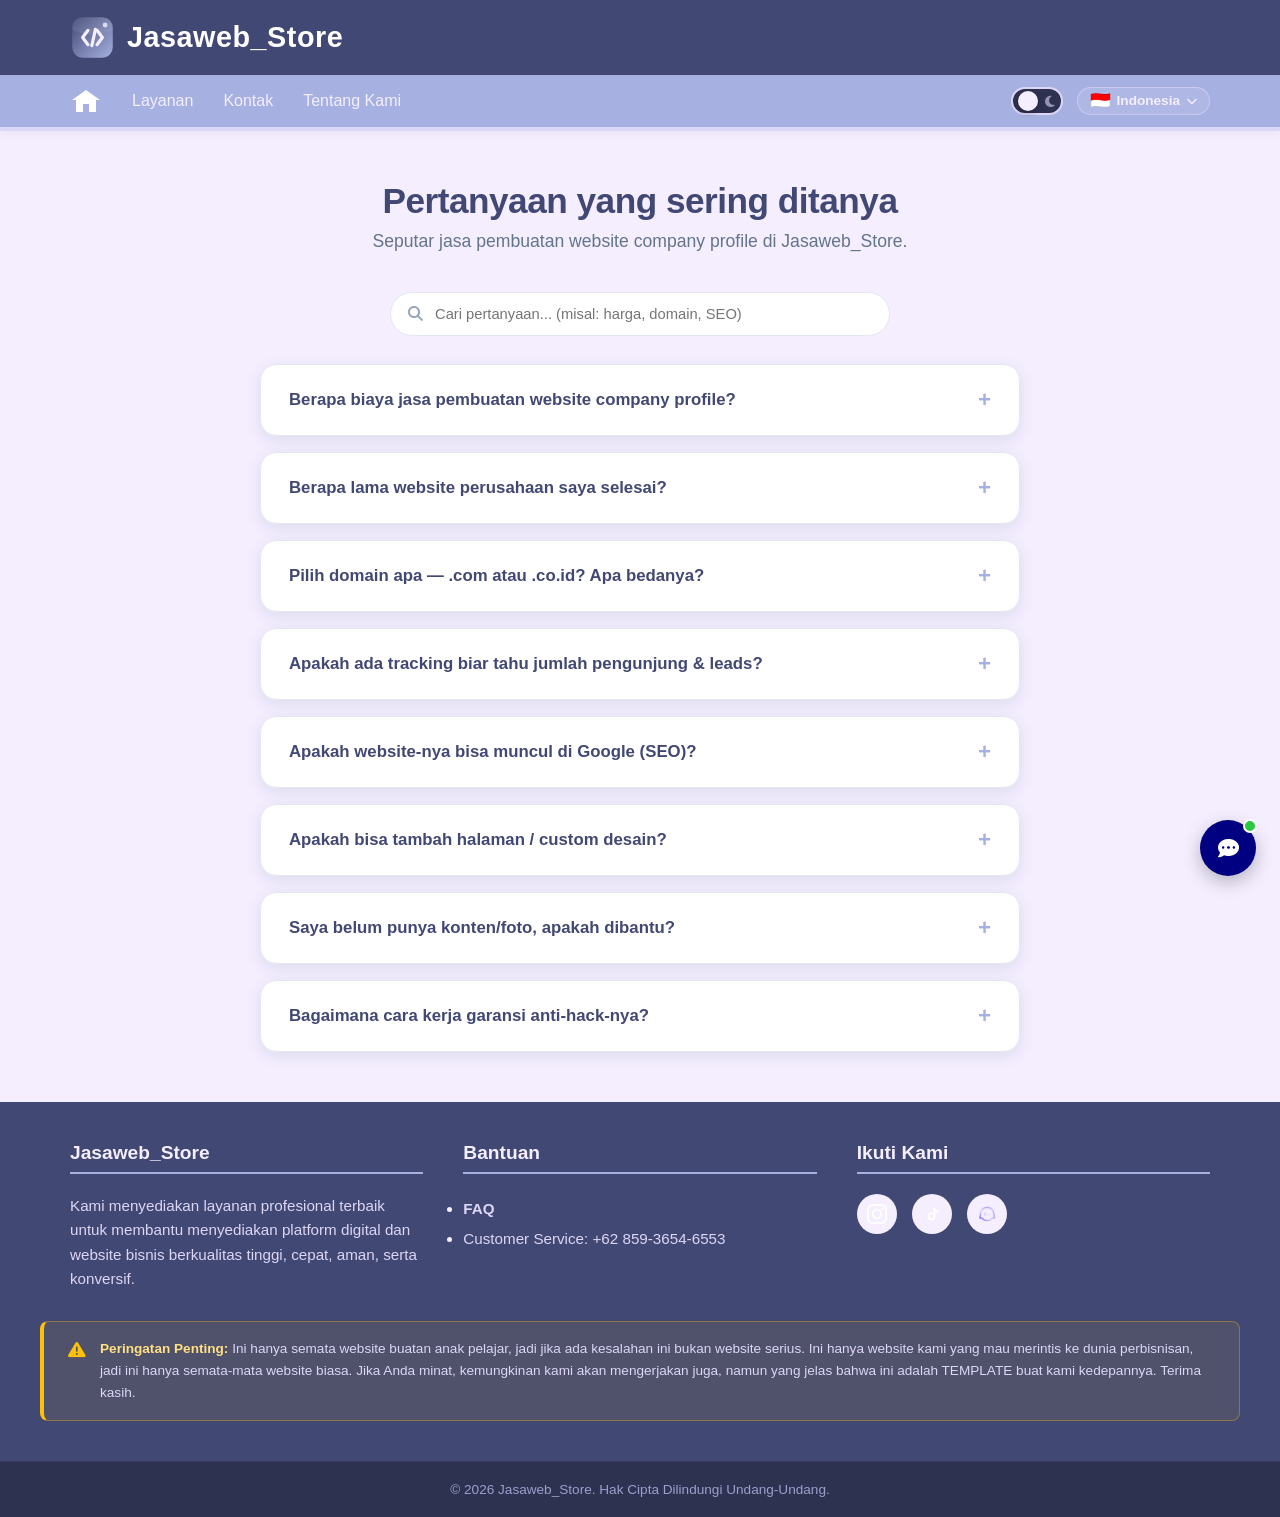
==== commit 3f42c0ee: "Update FAQ page title and add SEO meta tags Updated the title and added SEO and Open Graph meta tags" ====
--- a/faq.html
+++ b/faq.html
@@ -1,7 +1,27 @@
 <!DOCTYPE html>
 <html lang="id" data-i18n-page-title="faq.title">
 <head>
-    <title>Pertanyaan yang Sering Ditanya - Jasaweb_Store</title>
+    <title>FAQ - Jasaweb_Store</title>
+
+    <!-- SEO -->
+    <meta name="description" content="Pertanyaan seputar biaya, durasi pengerjaan, dan garansi layanan pembuatan website di Jasaweb_Store.">
+
+    <!-- Open Graph / Facebook, WhatsApp, dll -->
+    <meta property="og:type" content="website">
+    <meta property="og:site_name" content="Jasaweb_Store">
+    <meta property="og:title" content="FAQ - Jasaweb_Store">
+    <meta property="og:description" content="Pertanyaan seputar biaya, durasi pengerjaan, dan garansi layanan pembuatan website di Jasaweb_Store.">
+    <meta property="og:image" content="https://aristaweblutfi.github.io/jasaweb-store/img/og-image.png">
+    <meta property="og:image:width" content="1200">
+    <meta property="og:image:height" content="630">
+    <meta property="og:url" content="https://aristaweblutfi.github.io/jasaweb-store/faq.html">
+    <meta property="og:locale" content="id_ID">
+
+    <!-- Twitter Card -->
+    <meta name="twitter:card" content="summary_large_image">
+    <meta name="twitter:title" content="FAQ - Jasaweb_Store">
+    <meta name="twitter:description" content="Pertanyaan seputar biaya, durasi pengerjaan, dan garansi layanan pembuatan website di Jasaweb_Store.">
+    <meta name="twitter:image" content="https://aristaweblutfi.github.io/jasaweb-store/img/og-image.png">
     <meta charset="UTF-8">
     <meta name="viewport" content="width=device-width, initial-scale=1.0">
     <link rel="stylesheet" href="https://cdnjs.cloudflare.com/ajax/libs/font-awesome/6.5.1/css/all.min.css">
@@ -1199,5 +1219,7 @@
             });
         });
     </script>
+    <script src="js/scroll-reveal.js"></script>
+
 </body>
 </html>
--- a/style.css
+++ b/style.css
@@ -259,6 +259,7 @@
 body {
   background-color: #F4EEFF; 
   min-height: 100vh;
+  overflow-x: hidden;
 }
 
 .navbar {
@@ -1120,3 +1121,654 @@
         justify-content: center;
     }
 }
+
+/* =============================================================
+   LANGUAGE SWITCHER (Indonesia / English / Malaysia)
+   ============================================================= */
+
+/* ---- Wadah tombol bahasa di navbar ---- */
+.nav-tools {
+    display: flex;
+    align-items: center;
+    gap: 14px;
+    margin-left: auto;
+}
+
+/* ---- Language switcher ---- */
+.lang-switcher {
+    position: relative;
+}
+
+.lang-current {
+    display: flex;
+    align-items: center;
+    gap: 6px;
+    background-color: rgba(244, 238, 255, 0.12);
+    border: 1px solid rgba(244, 238, 255, 0.35);
+    border-radius: 30px;
+    padding: 5px 12px;
+    cursor: pointer;
+    color: #F4EEFF;
+    font-size: 0.85rem;
+    font-weight: 600;
+    transition: background-color 0.2s ease;
+}
+
+.lang-current:hover {
+    background-color: rgba(244, 238, 255, 0.22);
+}
+
+.lang-current .flag-emoji {
+    font-size: 1.05rem;
+    line-height: 1;
+}
+
+.lang-current .lang-caret {
+    font-size: 0.7rem;
+    transition: transform 0.2s ease;
+}
+
+.lang-switcher.open .lang-caret {
+    transform: rotate(180deg);
+}
+
+.lang-menu {
+    position: absolute;
+    top: calc(100% + 10px);
+    right: 0;
+    background-color: #ffffff;
+    border-radius: 10px;
+    box-shadow: 0 10px 30px rgba(0,0,0,0.2);
+    overflow: hidden;
+    min-width: 165px;
+    opacity: 0;
+    visibility: hidden;
+    transform: translateY(-6px);
+    transition: opacity 0.2s ease, transform 0.2s ease, visibility 0.2s;
+    z-index: 1100;
+}
+
+.lang-switcher.open .lang-menu {
+    opacity: 1;
+    visibility: visible;
+    transform: translateY(0);
+}
+
+.lang-option {
+    display: flex;
+    align-items: center;
+    gap: 10px;
+    width: 100%;
+    padding: 11px 16px;
+    background: none;
+    border: none;
+    cursor: pointer;
+    text-align: left;
+    font-size: 0.9rem;
+    color: #424874;
+    font-weight: 500;
+    transition: background-color 0.15s ease;
+}
+
+.lang-option:hover {
+    background-color: #F4EEFF;
+}
+
+.lang-option.active {
+    background-color: #DCD6F7;
+    font-weight: 700;
+}
+
+.lang-option .flag-emoji {
+    font-size: 1.15rem;
+}
+
+@media (max-width: 640px) {
+    .nav-tools { gap: 8px; }
+    .lang-current span.lang-label { display: none; }
+    .lang-current { padding: 6px 8px; }
+}
+
+/* =============================================================
+   DARK MODE TOGGLE
+   ============================================================= */
+
+.theme-toggle {
+    position: relative;
+    width: 52px;
+    height: 28px;
+    border-radius: 30px;
+    background-color: #2E3251;
+    border: 2px solid #DCD6F7;
+    cursor: pointer;
+    display: flex;
+    align-items: center;
+    padding: 0 5px;
+    transition: background-color 0.3s ease;
+    flex-shrink: 0;
+}
+
+.theme-toggle .toggle-icon {
+    position: absolute;
+    top: 50%;
+    transform: translateY(-50%);
+    font-size: 13px;
+    transition: opacity 0.2s ease;
+}
+
+.theme-toggle .icon-sun { left: 6px; opacity: 1; color: #ffd166; }
+.theme-toggle .icon-moon { right: 6px; opacity: 0.6; color: #DCD6F7; }
+
+.theme-toggle .toggle-knob {
+    width: 20px;
+    height: 20px;
+    border-radius: 50%;
+    background-color: #F4EEFF;
+    box-shadow: 0 2px 6px rgba(0,0,0,0.3);
+    transition: transform 0.3s ease;
+    z-index: 2;
+}
+
+[data-theme="dark"] .theme-toggle .toggle-knob {
+    transform: translateX(22px);
+    background-color: #424874;
+}
+
+[data-theme="dark"] .theme-toggle .icon-sun { opacity: 0.5; }
+[data-theme="dark"] .theme-toggle .icon-moon { opacity: 1; }
+
+/* =============================================================
+   DARK THEME OVERRIDES
+   ============================================================= */
+
+[data-theme="dark"] body {
+    background-color: #14162a;
+    color: #DCD6F7;
+}
+
+[data-theme="dark"] .hs-section { background-color: #14162a; }
+
+[data-theme="dark"] .intro,
+[data-theme="dark"] .harga,
+[data-theme="dark"] .kontak-section,
+[data-theme="dark"] .layanan-detail {
+    background-color: #1b1e38;
+}
+
+[data-theme="dark"] .intro p { color: #b9b6d8; }
+
+[data-theme="dark"] .services,
+[data-theme="dark"] .alur-kerja {
+    background-color: #14162a;
+}
+
+[data-theme="dark"] .section-title { color: #DCD6F7; }
+[data-theme="dark"] .section-title::after { background-color: #A6B1E1; }
+
+[data-theme="dark"] .service-card,
+[data-theme="dark"] .harga-card,
+[data-theme="dark"] .alur-step,
+[data-theme="dark"] .kartu-tech,
+[data-theme="dark"] .accordion-item {
+    background-color: #23264a;
+    border-color: #35386a;
+    color: #DCD6F7;
+}
+
+[data-theme="dark"] .service-card h3,
+[data-theme="dark"] .alur-step h3,
+[data-theme="dark"] .kartu-tech h3,
+[data-theme="dark"] .info-item h4,
+[data-theme="dark"] .kontak-info h2,
+[data-theme="dark"] .kontak-form-wrap h2,
+[data-theme="dark"] .seksi-tentang h2,
+[data-theme="dark"] .layanan-text h2,
+[data-theme="dark"] .harga-card h3,
+[data-theme="dark"] .judul-tengah,
+[data-theme="dark"] .accordion-header {
+    color: #DCD6F7;
+}
+
+[data-theme="dark"] .service-card p,
+[data-theme="dark"] .alur-step p,
+[data-theme="dark"] .kartu-tech p,
+[data-theme="dark"] .harga-ket,
+[data-theme="dark"] .harga-subtitle,
+[data-theme="dark"] .info-item p,
+[data-theme="dark"] .seksi-tentang p,
+[data-theme="dark"] .seksi-tentang li,
+[data-theme="dark"] .layanan-text p,
+[data-theme="dark"] .layanan-list li,
+[data-theme="dark"] .sub-intro,
+[data-theme="dark"] .sub-teknologi,
+[data-theme="dark"] .form-desc,
+[data-theme="dark"] .accordion-content,
+[data-theme="dark"] .container-tentang {
+    color: #b9b6d8;
+}
+
+[data-theme="dark"] .accordion-content {
+    background-color: #23264a;
+}
+
+[data-theme="dark"] .harga-card {
+    background-color: #23264a;
+}
+
+[data-theme="dark"] .harga-populer {
+    background: #2b2f5c;
+    border-color: #4b4f8f;
+}
+
+[data-theme="dark"] .kartu-developer {
+    background-color: rgba(166, 177, 225, 0.08);
+    border-color: #35386a;
+}
+
+[data-theme="dark"] .kartu-developer h3 { color: #DCD6F7; }
+[data-theme="dark"] .kartu-developer p { color: #b9b6d8; }
+
+[data-theme="dark"] .kartu-tech:hover {
+    border-color: #A6B1E1;
+}
+
+[data-theme="dark"] .pembatas { background: #35386a; }
+
+[data-theme="dark"] .kontak-form input,
+[data-theme="dark"] .kontak-form textarea {
+    background-color: #14162a;
+    border-color: #35386a;
+    color: #DCD6F7;
+}
+
+[data-theme="dark"] .kontak-form label { color: #DCD6F7; }
+
+[data-theme="dark"] .kontak-form input::placeholder,
+[data-theme="dark"] .kontak-form textarea::placeholder {
+    color: #7d7aa3;
+}
+
+[data-theme="dark"] footer {
+    background-color: #101122;
+}
+
+[data-theme="dark"] .footer-bottom {
+    background-color: #0a0b17;
+    border-top-color: #23264a;
+}
+
+[data-theme="dark"] .disclaimer-box {
+    background-color: rgba(255, 193, 7, 0.06);
+}
+
+/* =============================================================
+   PAGE LOADING ANIMATION
+   ============================================================= */
+
+#page-loader {
+    position: fixed;
+    inset: 0;
+    z-index: 99999;
+    display: flex;
+    flex-direction: column;
+    align-items: center;
+    justify-content: center;
+    gap: 22px;
+    background: linear-gradient(135deg, #424874 0%, #A6B1E1 100%);
+    transition: opacity 0.5s ease, visibility 0.5s ease;
+}
+
+#page-loader.loader-hidden {
+    opacity: 0;
+    visibility: hidden;
+    pointer-events: none;
+}
+
+.loader-logo-wrap {
+    position: relative;
+    width: 84px;
+    height: 84px;
+    display: flex;
+    align-items: center;
+    justify-content: center;
+}
+
+.loader-ring {
+    position: absolute;
+    inset: 0;
+    border-radius: 50%;
+    border: 4px solid rgba(244, 238, 255, 0.25);
+    border-top-color: #F4EEFF;
+    animation: loader-spin 0.9s linear infinite;
+}
+
+.loader-logo-inner {
+    width: 46px;
+    height: 46px;
+    border-radius: 12px;
+    background-color: #F4EEFF;
+    display: flex;
+    align-items: center;
+    justify-content: center;
+    font-size: 1.4rem;
+    color: #424874;
+    font-weight: 800;
+    animation: loader-pulse 1.4s ease-in-out infinite;
+}
+
+.loader-text {
+    color: #F4EEFF;
+    font-weight: 700;
+    font-size: 1.05rem;
+    letter-spacing: 0.5px;
+    display: flex;
+    align-items: center;
+    gap: 3px;
+}
+
+.loader-dot {
+    animation: loader-dot-bounce 1.2s ease-in-out infinite;
+}
+
+.loader-dot:nth-child(2) { animation-delay: 0.15s; }
+.loader-dot:nth-child(3) { animation-delay: 0.3s; }
+
+@keyframes loader-spin {
+    to { transform: rotate(360deg); }
+}
+
+@keyframes loader-pulse {
+    0%, 100% { transform: scale(1); opacity: 1; }
+    50% { transform: scale(0.88); opacity: 0.8; }
+}
+
+@keyframes loader-dot-bounce {
+    0%, 80%, 100% { transform: translateY(0); opacity: 0.6; }
+    40% { transform: translateY(-6px); opacity: 1; }
+}
+
+[data-theme="dark"] #page-loader {
+    background: linear-gradient(135deg, #14162a 0%, #2b2f5c 100%);
+}
+
+/* =============================
+   LIVE CHAT WIDGET
+   ============================= */
+
+.chat-widget {
+    position: fixed;
+    bottom: 24px;
+    right: 24px;
+    z-index: 998;
+    display: flex;
+    flex-direction: column;
+    align-items: flex-end;
+    gap: 14px;
+}
+
+.chat-bubble-btn {
+    width: 56px;
+    height: 56px;
+    border-radius: 50%;
+    background: #000080;
+    color: #ffffff;
+    border: none;
+    box-shadow: 0 6px 18px rgba(0,0,0,0.25);
+    cursor: pointer;
+    font-size: 21px;
+    display: flex;
+    align-items: center;
+    justify-content: center;
+    position: relative;
+    transition: transform 0.25s ease, background 0.25s ease;
+}
+
+.chat-bubble-btn:hover {
+    transform: scale(1.07);
+    background: #0047AB;
+}
+
+.chat-icon-close { display: none; }
+.chat-widget.open .chat-icon-open { display: none; }
+.chat-widget.open .chat-icon-close { display: inline-block; }
+
+.chat-ping {
+    position: absolute;
+    top: -1px;
+    right: -1px;
+    width: 14px;
+    height: 14px;
+    background: #28c840;
+    border: 2px solid #ffffff;
+    border-radius: 50%;
+    animation: chatPing 1.8s ease-in-out infinite;
+}
+
+@keyframes chatPing {
+    0%, 100% { transform: scale(1); opacity: 1; }
+    50% { transform: scale(1.3); opacity: 0.6; }
+}
+
+.chat-bubble-btn.chat-attention {
+    animation: chatBounce 0.5s ease 3;
+}
+
+@keyframes chatBounce {
+    0%, 100% { transform: translateY(0); }
+    50% { transform: translateY(-8px); }
+}
+
+.chat-panel {
+    width: 300px;
+    max-width: 82vw;
+    background: #ffffff;
+    border-radius: 16px;
+    box-shadow: 0 14px 36px rgba(0,0,0,0.2);
+    overflow: hidden;
+    transform: translateY(12px) scale(0.96);
+    opacity: 0;
+    pointer-events: none;
+    transition: transform 0.25s ease, opacity 0.25s ease;
+}
+
+.chat-widget.open .chat-panel {
+    transform: translateY(0) scale(1);
+    opacity: 1;
+    pointer-events: auto;
+}
+
+.chat-panel-header {
+    display: flex;
+    align-items: center;
+    gap: 10px;
+    background: linear-gradient(135deg, #002080, #0047AB);
+    color: #ffffff;
+    padding: 14px 40px 14px 16px;
+    position: relative;
+}
+
+.chat-avatar {
+    width: 38px;
+    height: 38px;
+    border-radius: 50%;
+    background: rgba(255,255,255,0.15);
+    display: flex;
+    align-items: center;
+    justify-content: center;
+    font-size: 16px;
+    flex-shrink: 0;
+}
+
+.chat-panel-title {
+    font-weight: 700;
+    font-size: 0.95rem;
+    margin: 0;
+}
+
+.chat-panel-status {
+    font-size: 0.72rem;
+    margin: 2px 0 0;
+    opacity: 0.85;
+}
+
+.chat-panel-close {
+    position: absolute;
+    top: 12px;
+    right: 12px;
+    background: none;
+    border: none;
+    color: #ffffff;
+    opacity: 0.8;
+    cursor: pointer;
+    font-size: 14px;
+}
+
+.chat-panel-close:hover { opacity: 1; }
+
+.chat-panel-body {
+    padding: 16px;
+}
+
+.chat-msg {
+    background: #f1f4f9;
+    border-radius: 12px;
+    border-top-left-radius: 4px;
+    padding: 10px 14px;
+    font-size: 0.85rem;
+    line-height: 1.5;
+    color: #333333;
+}
+
+.chat-panel-cta {
+    display: flex;
+    align-items: center;
+    justify-content: center;
+    gap: 8px;
+    background: #25D366;
+    color: #ffffff;
+    text-decoration: none;
+    font-weight: 600;
+    font-size: 0.85rem;
+    padding: 12px;
+    margin: 0 16px 16px;
+    border-radius: 10px;
+    transition: background 0.2s ease;
+}
+
+.chat-panel-cta:hover {
+    background: #1ebe5b;
+}
+
+.chat-panel-cta i {
+    font-size: 1rem;
+}
+
+[data-theme="dark"] .chat-panel {
+    background: #1c1f2b;
+}
+
+[data-theme="dark"] .chat-msg {
+    background: #242838;
+    color: #dbe1ee;
+}
+
+@media (max-width: 480px) {
+    .chat-widget {
+        bottom: 16px;
+        right: 16px;
+    }
+    .chat-panel {
+        width: 270px;
+    }
+}
+
+/* =============================
+   FAQ SEARCH BAR
+   ============================= */
+
+.faq-search-wrap {
+    position: relative;
+    max-width: 500px;
+    margin: 0 auto 28px auto;
+}
+
+.faq-search-icon {
+    position: absolute;
+    left: 18px;
+    top: 50%;
+    transform: translateY(-50%);
+    color: #94a3b8;
+    font-size: 0.95rem;
+}
+
+.faq-search-input {
+    width: 100%;
+    box-sizing: border-box;
+    padding: 13px 42px 13px 44px;
+    border-radius: 30px;
+    border: 1.5px solid #e2e8f0;
+    font-size: 0.92rem;
+    font-family: inherit;
+    outline: none;
+    transition: border-color 0.2s ease, box-shadow 0.2s ease;
+}
+
+.faq-search-input:focus {
+    border-color: #0047AB;
+    box-shadow: 0 0 0 3px rgba(0, 71, 171, 0.12);
+}
+
+.faq-search-clear {
+    position: absolute;
+    right: 14px;
+    top: 50%;
+    transform: translateY(-50%);
+    background: #e2e8f0;
+    border: none;
+    width: 22px;
+    height: 22px;
+    border-radius: 50%;
+    color: #64748b;
+    cursor: pointer;
+    font-size: 11px;
+    display: flex;
+    align-items: center;
+    justify-content: center;
+}
+
+.faq-search-clear:hover {
+    background: #cbd5e1;
+}
+
+.faq-no-result {
+    text-align: center;
+    color: #64748b;
+    font-size: 0.9rem;
+    padding: 20px 0;
+}
+
+.accordion-item.faq-hidden {
+    display: none;
+}
+
+.faq-highlight {
+    background: #fff3b0;
+    border-radius: 3px;
+    padding: 0 2px;
+}
+
+[data-theme="dark"] .faq-search-input {
+    background-color: #1c1f2b;
+    border-color: #2c3040;
+    color: #e8ecf5;
+}
+
+[data-theme="dark"] .faq-search-clear {
+    background: #2c3040;
+    color: #b8c0d4;
+}
+
+[data-theme="dark"] .faq-highlight {
+    background: #6b5b0f;
+    color: #ffe9a8;
+}
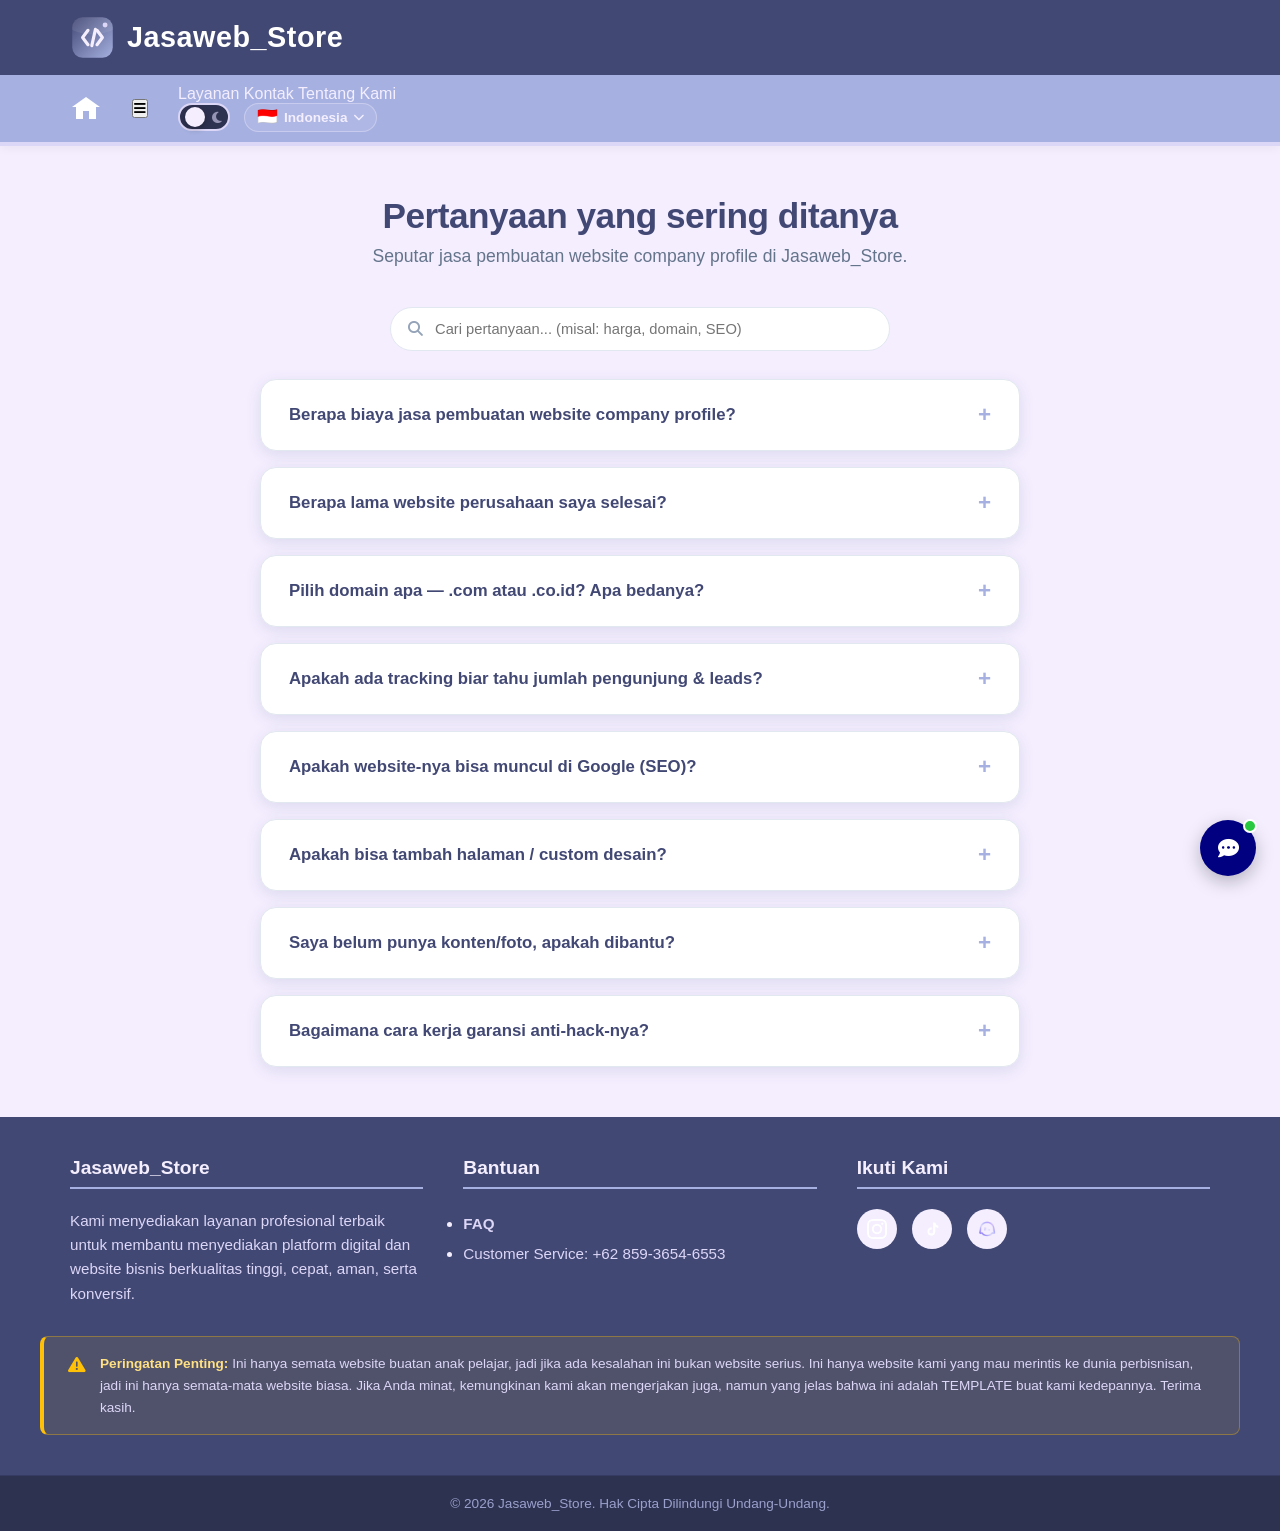
==== commit 1154fbdf: "Update faq.html" ====
--- a/faq.html
+++ b/faq.html
@@ -1,27 +1,7 @@
 <!DOCTYPE html>
 <html lang="id" data-i18n-page-title="faq.title">
 <head>
-    <title>FAQ - Jasaweb_Store</title>
-
-    <!-- SEO -->
-    <meta name="description" content="Pertanyaan seputar biaya, durasi pengerjaan, dan garansi layanan pembuatan website di Jasaweb_Store.">
-
-    <!-- Open Graph / Facebook, WhatsApp, dll -->
-    <meta property="og:type" content="website">
-    <meta property="og:site_name" content="Jasaweb_Store">
-    <meta property="og:title" content="FAQ - Jasaweb_Store">
-    <meta property="og:description" content="Pertanyaan seputar biaya, durasi pengerjaan, dan garansi layanan pembuatan website di Jasaweb_Store.">
-    <meta property="og:image" content="https://aristaweblutfi.github.io/jasaweb-store/img/og-image.png">
-    <meta property="og:image:width" content="1200">
-    <meta property="og:image:height" content="630">
-    <meta property="og:url" content="https://aristaweblutfi.github.io/jasaweb-store/faq.html">
-    <meta property="og:locale" content="id_ID">
-
-    <!-- Twitter Card -->
-    <meta name="twitter:card" content="summary_large_image">
-    <meta name="twitter:title" content="FAQ - Jasaweb_Store">
-    <meta name="twitter:description" content="Pertanyaan seputar biaya, durasi pengerjaan, dan garansi layanan pembuatan website di Jasaweb_Store.">
-    <meta name="twitter:image" content="https://aristaweblutfi.github.io/jasaweb-store/img/og-image.png">
+    <title>Pertanyaan yang Sering Ditanya - Jasaweb_Store</title>
     <meta charset="UTF-8">
     <meta name="viewport" content="width=device-width, initial-scale=1.0">
     <link rel="stylesheet" href="https://cdnjs.cloudflare.com/ajax/libs/font-awesome/6.5.1/css/all.min.css">
@@ -167,6 +147,10 @@
                     <div class="house-roof"></div>
                     <div class="house-body"></div>
                 </a>
+                <button class="nav-toggle-btn" id="nav-toggle-btn" type="button" aria-label="Buka menu">
+                    <i class="fa-solid fa-bars"></i>
+                </button>
+                <div class="nav-links-wrap" id="nav-links-wrap">
 
                 <a href="layanan.html" class="nav-link" data-i18n="nav.layanan">Layanan</a>
                 <a href="kontak.html" class="nav-link" data-i18n="nav.kontak">Kontak</a>
@@ -191,6 +175,7 @@
                             <button class="lang-option" data-lang="ms" type="button"><span class="flag-emoji">🇲🇾</span> Malaysia</button>
                         </div>
                     </div>
+                </div>
                 </div>
             </div>
         </div>
@@ -361,8 +346,222 @@
         </button>
     </div>
 
-    <script src="js/chat-widget.js"></script>
-    <script src="js/faq-search.js"></script>
+    <script>
+
+document.addEventListener('DOMContentLoaded', function () {
+    const widget = document.getElementById('chat-widget');
+    const bubbleBtn = document.getElementById('chat-bubble-btn');
+    const closeBtn = document.getElementById('chat-panel-close');
+
+    if (!widget || !bubbleBtn) return;
+
+    function openWidget() {
+        widget.classList.add('open');
+    }
+
+    function closeWidget() {
+        widget.classList.remove('open');
+    }
+
+    bubbleBtn.addEventListener('click', function (e) {
+        e.stopPropagation();
+        widget.classList.contains('open') ? closeWidget() : openWidget();
+    });
+
+    if (closeBtn) {
+        closeBtn.addEventListener('click', function (e) {
+            e.stopPropagation();
+            closeWidget();
+        });
+    }
+
+ 
+    document.addEventListener('click', function (e) {
+        if (!widget.contains(e.target)) closeWidget();
+    });
+
+
+    const panel = document.getElementById('chat-panel');
+    if (panel) {
+        panel.addEventListener('click', function (e) {
+            e.stopPropagation();
+        });
+    }
+
+
+    setTimeout(function () {
+        if (!widget.classList.contains('open')) {
+            bubbleBtn.classList.add('chat-attention');
+            setTimeout(function () {
+                bubbleBtn.classList.remove('chat-attention');
+            }, 1600);
+        }
+    }, 4000);
+});
+
+</script>
+    <script>
+/* =========================================================
+   Jasaweb_Store — Hamburger Menu (mobile)
+   ========================================================= */
+
+document.addEventListener('DOMContentLoaded', function () {
+    const toggleBtn = document.getElementById('nav-toggle-btn');
+    const linksWrap = document.getElementById('nav-links-wrap');
+
+    if (!toggleBtn || !linksWrap) return;
+
+    toggleBtn.addEventListener('click', function (e) {
+        e.stopPropagation();
+        linksWrap.classList.toggle('open');
+    });
+
+    // Otomatis nutup menu kalau salah satu link navigasi diklik
+    linksWrap.querySelectorAll('.nav-link').forEach(function (link) {
+        link.addEventListener('click', function () {
+            linksWrap.classList.remove('open');
+        });
+    });
+
+    // Klik di luar navbar otomatis nutup menu
+    document.addEventListener('click', function (e) {
+        if (!linksWrap.contains(e.target) && e.target !== toggleBtn && !toggleBtn.contains(e.target)) {
+            linksWrap.classList.remove('open');
+        }
+    });
+});
+
+</script>
+    <script>
+
+document.addEventListener('DOMContentLoaded', function () {
+    if (!('IntersectionObserver' in window)) return;
+
+    const selector = [
+        '.service-card',
+        '.harga-card',
+        '.layanan-item',
+        '.alur-step',
+        '.kartu-tech',
+        '.kartu-developer',
+        '.accordion-item',
+        '.info-item',
+        '.testimoni-card'
+    ].join(', ');
+
+    const targets = document.querySelectorAll(selector);
+    if (targets.length === 0) return;
+
+    targets.forEach(function (el, i) {
+        el.classList.add('reveal-init');
+        // Jeda kecil biar kartu sebaris gak muncul barengan kaku
+        el.style.transitionDelay = (i % 4) * 0.08 + 's';
+    });
+
+    const observer = new IntersectionObserver(function (entries) {
+        entries.forEach(function (entry) {
+            if (entry.isIntersecting) {
+                entry.target.classList.add('reveal-in');
+                observer.unobserve(entry.target);
+            }
+        });
+    }, { threshold: 0.15, rootMargin: '0px 0px -40px 0px' });
+
+    targets.forEach(function (el) {
+        observer.observe(el);
+    });
+});
+
+</script>
+    <script>
+/* =========================================================
+   Jasaweb_Store — FAQ Search Bar
+   Filter pertanyaan real-time + highlight kata kunci
+   Selalu baca teks yang lagi tampil (aman dipakai bareng ganti bahasa)
+   ========================================================= */
+
+document.addEventListener('DOMContentLoaded', function () {
+    const searchInput = document.getElementById('faq-search');
+    const clearBtn = document.getElementById('faq-search-clear');
+    const noResultEl = document.getElementById('faq-no-result');
+    const items = document.querySelectorAll('.accordion-item');
+
+    if (!searchInput || items.length === 0) return;
+
+    function escapeRegex(str) {
+        return str.replace(/[.*+?^${}()|[\]\\]/g, '\\$&');
+    }
+
+    function setText(el, keyword) {
+        // el.textContent otomatis kasih teks bersih (tanpa tag highlight lama)
+        const plain = el.textContent;
+
+        if (!keyword) {
+            el.textContent = plain;
+            return plain.toLowerCase();
+        }
+
+        const regex = new RegExp('(' + escapeRegex(keyword) + ')', 'ig');
+        if (regex.test(plain)) {
+            el.innerHTML = plain.replace(regex, '<span class="faq-highlight">$1</span>');
+        } else {
+            el.textContent = plain;
+        }
+        return plain.toLowerCase();
+    }
+
+    function filterFaq() {
+        const keyword = searchInput.value.trim().toLowerCase();
+        let visibleCount = 0;
+
+        clearBtn.style.display = keyword ? 'flex' : 'none';
+
+        items.forEach(function (item) {
+            const questionEl = item.querySelector('.accordion-header span');
+            const answerEl = item.querySelector('.accordion-content p');
+            const contentEl = item.querySelector('.accordion-content');
+            if (!questionEl || !answerEl || !contentEl) return;
+
+            // Selalu ambil teks bersih (bebas dari highlight sebelumnya) dulu
+            const questionPlain = questionEl.textContent.toLowerCase();
+            const answerPlain = answerEl.textContent.toLowerCase();
+
+            const matches = !keyword || questionPlain.includes(keyword) || answerPlain.includes(keyword);
+
+            if (matches) {
+                item.classList.remove('faq-hidden');
+                visibleCount++;
+                setText(questionEl, keyword);
+                setText(answerEl, keyword);
+
+                // Auto-expand jawaban kalau lagi nyari sesuatu
+                if (keyword) {
+                    item.classList.add('active');
+                    contentEl.style.maxHeight = contentEl.scrollHeight + 'px';
+                } else {
+                    item.classList.remove('active');
+                    contentEl.style.maxHeight = null;
+                }
+            } else {
+                item.classList.add('faq-hidden');
+                item.classList.remove('active');
+                contentEl.style.maxHeight = null;
+            }
+        });
+
+        noResultEl.style.display = visibleCount === 0 ? 'block' : 'none';
+    }
+
+    searchInput.addEventListener('input', filterFaq);
+
+    clearBtn.addEventListener('click', function () {
+        searchInput.value = '';
+        filterFaq();
+        searchInput.focus();
+    });
+});
+
+</script>
 
 
     <script>
@@ -1132,7 +1331,7 @@
   ms: { flag: "🇲🇾", label: "Malaysia" }
 };
 
-/* ---------- 2. LOGIC BAHASA ---------- */
+
 function applyLanguage(lang) {
   const dict = translations[lang] || translations.id;
 
@@ -1219,7 +1418,5 @@
             });
         });
     </script>
-    <script src="js/scroll-reveal.js"></script>
-
 </body>
 </html>
